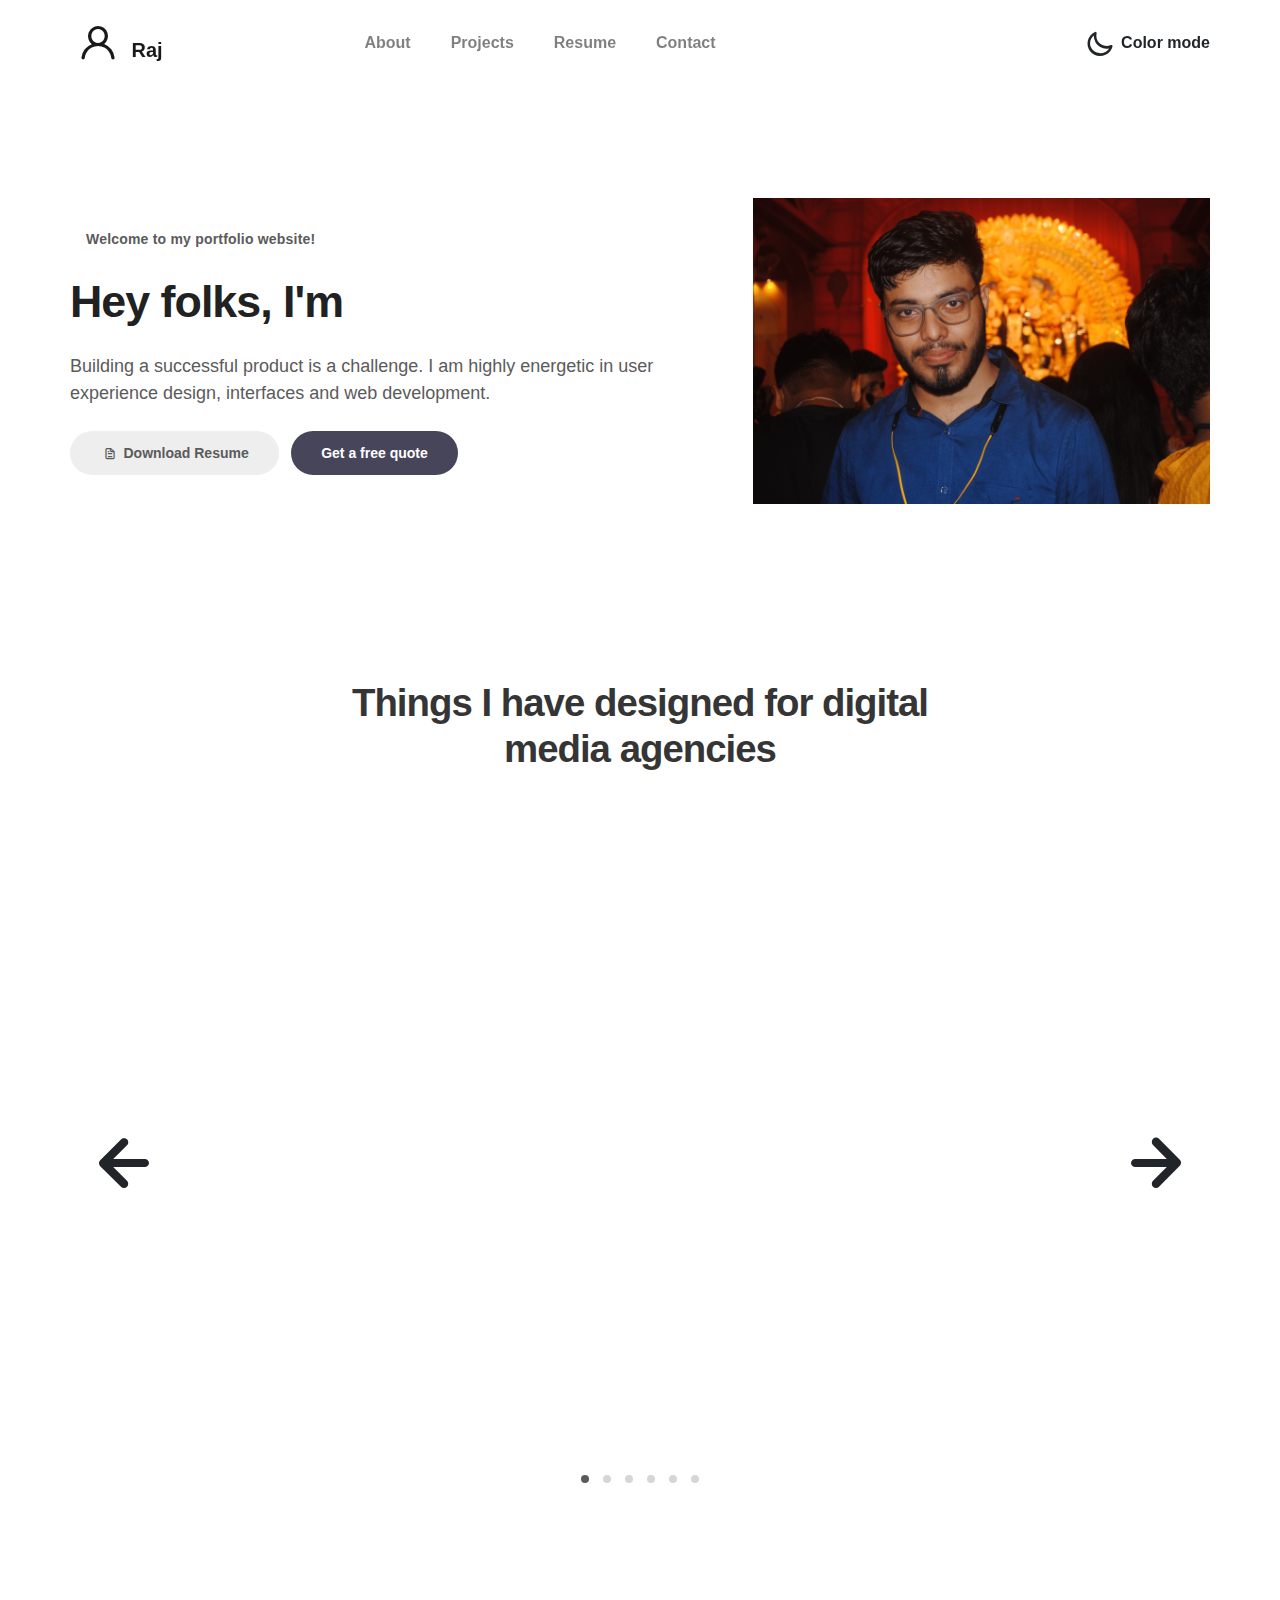
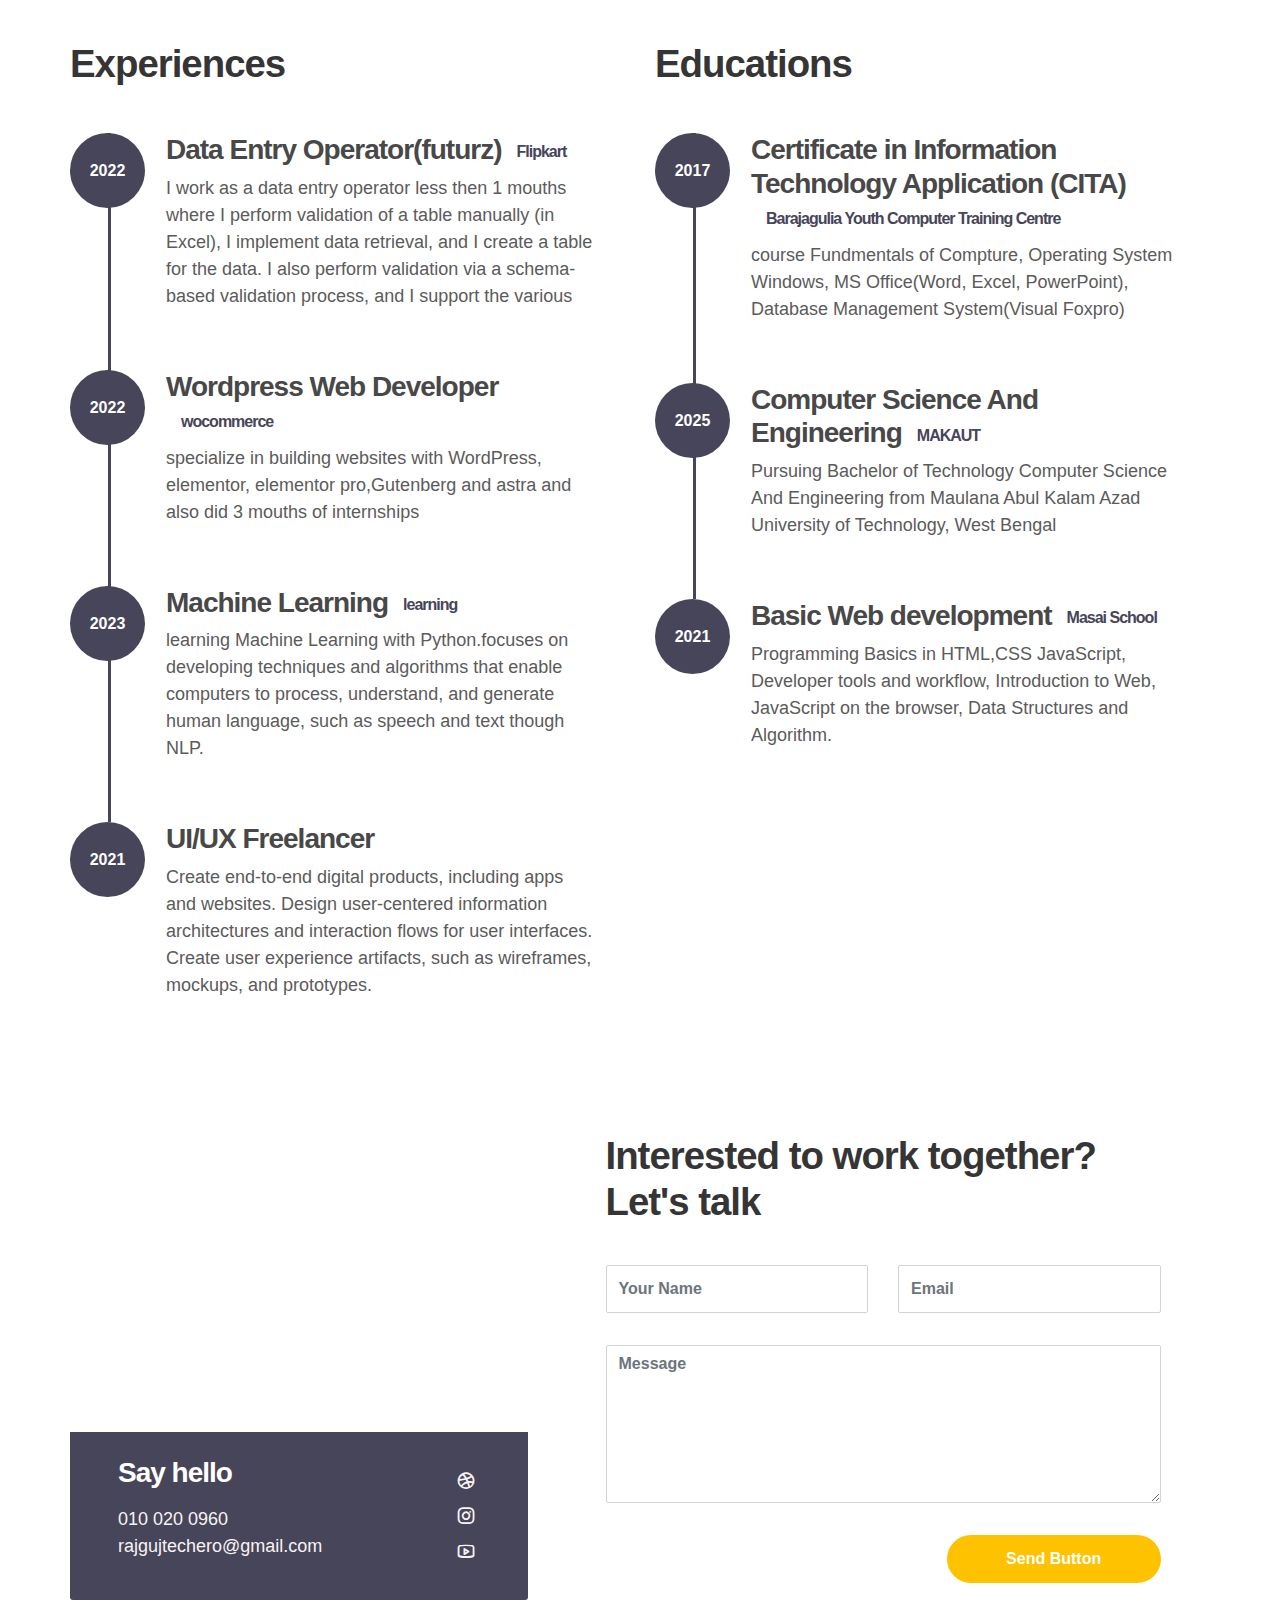
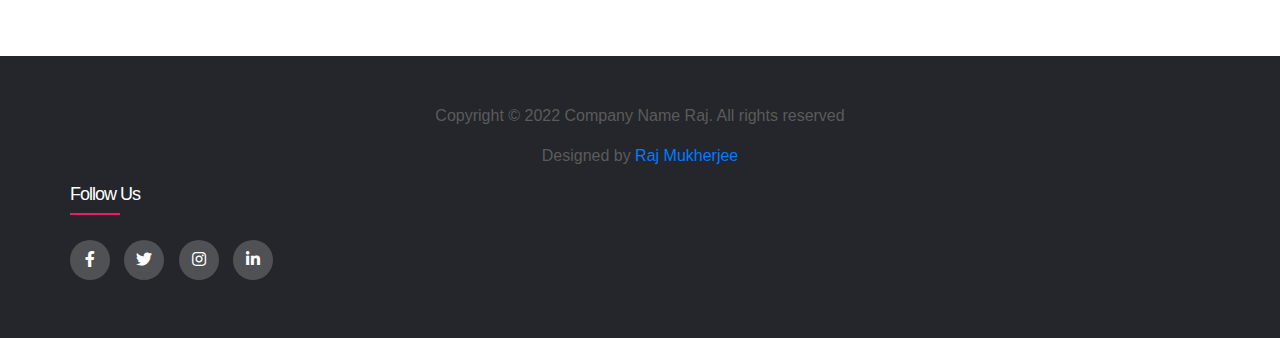
==== index.html @ c97808d5 "Add files via upload" ====
<!doctype html>
<html lang="en">

<head>
  <meta charset="utf-8">
  <meta name="viewport" content="width=device-width, initial-scale=1, shrink-to-fit=no">
  <meta name="description" content="">
  <meta name="author" content="">

  <title>Raj Mukherjee</title>

  <link rel="stylesheet" href="css/bootstrap.min.css">
  <link rel="stylesheet" href="css/unicons.css">
  <link rel="stylesheet" href="css/owl.carousel.min.css">
  <link rel="stylesheet" href="css/owl.theme.default.min.css">
  <link rel="stylesheet" type="text/css" href="https://cdnjs.cloudflare.com/ajax/libs/font-awesome/5.15.1/css/all.min.css">
  <!-- MAIN STYLE -->
  <link rel="stylesheet" href="css/tooplate-style.css">
   

</head>

<body>

  <!-- MENU -->
  <nav class="navbar navbar-expand-sm navbar-light">
    <div class="container">
      <a class="navbar-brand" href="index.html"><i class='uil uil-user'></i> Raj</a>

      <button class="navbar-toggler" type="button" data-toggle="collapse" data-target="#navbarNav"
        aria-controls="navbarNav" aria-expanded="false" aria-label="Toggle navigation">
        <span class="navbar-toggler-icon"></span>
        <span class="navbar-toggler-icon"></span>
        <span class="navbar-toggler-icon"></span>
      </button>

      <div class="collapse navbar-collapse" id="navbarNav">
        <ul class="navbar-nav mx-auto">
          <li class="nav-item">
            <a href="#about" class="nav-link"><span data-hover="About">About</span></a>
          </li>
          <li class="nav-item">
            <a href="#project" class="nav-link"><span data-hover="Projects">Projects</span></a>
          </li>
          <li class="nav-item">
            <a href="#resume" class="nav-link"><span data-hover="Resume">Resume</span></a>
          </li>
          <li class="nav-item">
            <a href="#contact" class="nav-link"><span data-hover="Contact">Contact</span></a>
          </li>
        </ul>

        <ul class="navbar-nav ml-lg-auto">
          <div class="ml-lg-4">
            <div class="color-mode d-lg-flex justify-content-center align-items-center">
              <i class="color-mode-icon"></i>
              Color mode
            </div>
          </div>
        </ul>
      </div>
    </div>
  </nav>

  <!-- ABOUT -->
  <section class="about full-screen d-lg-flex justify-content-center align-items-center" id="about">
    <div class="container">
      <div class="row">

        <div class="col-lg-7 col-md-12 col-12 d-flex align-items-center">
          <div class="about-text">
            <small class="small-text">Welcome to <span class="mobile-block">my portfolio website!</span></small>
            <h1 class="animated animated-text">
              <span class="mr-2">Hey folks, I'm</span>
              <div class="animated-info">
                <span class="animated-item">Raj Mukherjee</span>
                <span class="animated-item">Web Designer</span>
                <span class="animated-item">UI Specialist</span>
              </div>
            </h1>

            <p>Building a successful product is a challenge. I am highly energetic in user experience design, interfaces
              and web development.</p>

            <div class="custom-btn-group mt-4">
              <a href="CV/modified CV.pdf" class="btn mr-lg-2 custom-btn"><i class='uil uil-file-alt'></i> Download
                Resume</a>
              <a href="#contact" class="btn custom-btn custom-btn-bg custom-btn-link">Get a free quote</a>
            </div>
          </div>
        </div>

        <div class="col-lg-5 col-md-12 col-12">
          <div class="about-image svg">
            <img src="images/undraw/me hero.png" class="img-fluid" alt="svg image">
          </div>
        </div>

      </div>
    </div>
  </section>
  <!-- CODEPEN -->
  <section>

  </section>

  <!-- PROJECTS -->
  <section class="project py-5" id="project">
    <div class="container">

      <div class="row">
        <div class="col-lg-11 text-center mx-auto col-12">

          <div class="col-lg-8 mx-auto">
            <h2>Things I have designed for digital media agencies</h2>
          </div>

          <div class="owl-carousel owl-theme">
            <!-- CODEPEN1 -->
            <div class="item">
              <div class="project-info">
                <iframe height="300" style="width: 100%;" scrolling="no" title="Digital Clock" src="https://codepen.io/rajgujtechero/embed/mdXvEBY?default-tab=js%2Cresult&theme-id=dark" frameborder="no" loading="lazy" allowtransparency="true" allowfullscreen="true">
                  See the Pen <a href="https://codepen.io/rajgujtechero/pen/mdXvEBY">
                  Digital Clock</a> by Raj Mukherjee (<a href="https://codepen.io/rajgujtechero">@rajgujtechero</a>)
                  on <a href="https://codepen.io">CodePen</a>.
                </iframe>
                <!-- <img src="images/project/project-image04.png" class="img-fluid" alt="project image"> -->
              </div>
            </div>

            <div class="item">
              <div class="project-info">
                <img src="images/project/project-image01.png" class="img-fluid" alt="project image">
              </div>
            </div>

            <div class="item">
              <div class="project-info">
                <img src="images/project/project-image02.png" class="img-fluid" alt="project image">
              </div>
            </div>

            <div class="item">
              <div class="project-info">
                <img src="images/project/project-image03.png" class="img-fluid" alt="project image">
              </div>
            </div>

            <div class="item">
              <div class="project-info">
                <img src="images/project/project-image04.png" class="img-fluid" alt="project image">
              </div>
            </div>

            <div class="item">
              <div class="project-info">
                <img src="images/project/project-image05.png" class="img-fluid" alt="project image">
              </div>
            </div>
          </div>

        </div>
      </div>
    </div>
  </section>

  <!-- FEATURES -->
  <section class="resume py-5 d-lg-flex justify-content-center align-items-center" id="resume">
    <div class="container">
      <div class="row">

        <div class="col-lg-6 col-12">
          <h2 class="mb-4">Experiences</h2>
          <div class="timeline-wrapper">
            <div class="timeline-yr">
              <span>2022</span>
            </div>
            <div class="timeline-info">
              <h3><span>Data Entry Operator(futurz)<small>Flipkart</small></h3>
              <p>I work as a data entry operator less then 1 mouths where I perform validation of a table manually (in Excel), I implement data retrieval, 
                and I create a table for the data. I also perform validation via a schema-based validation process, and I support the various </p>
            </div>
          </div>

          <div class="timeline">
            <div class="timeline-wrapper">
              <div class="timeline-yr">
                <span>2022</span>
              </div>
              <div class="timeline-info">
                <h3><span>Wordpress Web Developer</span><small>wocommerce</small></h3>
                <p>specialize in building websites with WordPress, elementor, elementor pro,Gutenberg and astra and also did 3 mouths of internships</p>
              </div>
            </div>

            <div class="timeline-wrapper">
              <div class="timeline-yr">
                <span>2023</span>
              </div>
              <div class="timeline-info">
                <h3><span>Machine Learning</span><small>learning</small></h3>
                <p>learning Machine Learning with Python.focuses on developing techniques and algorithms that enable computers to process, understand, and generate human language,
                   such as speech and text though NLP.
                </p>
              </div>
            </div>

            <div class="timeline-wrapper">
              <div class="timeline-yr">
                <span>2021</span>
              </div>
              <div class="timeline-info">
                <h3><span>UI/UX Freelancer</h3>
                <p>Create end-to-end digital products, including apps and websites. Design user-centered information architectures
                   and interaction flows for user interfaces. Create user experience artifacts, such as wireframes, mockups, and prototypes.
                </p>
              </div>
            </div>


          </div>
        </div>

        <div class="col-lg-6 col-12">
          <h2 class="mb-4 mobile-mt-2">Educations</h2>

          <div class="timeline">
            <div class="timeline-wrapper">
              <div class="timeline-yr">
                <span>2017</span>
              </div>
              <div class="timeline-info">
                <h3><span>Certificate in Information Technology Application (CITA)</span><small>Barajagulia Youth
                    Computer Training Centre</small></h3>
                <p>course Fundmentals of Compture, Operating System Windows, MS Office(Word, Excel, PowerPoint), Database Management System(Visual Foxpro)
                </p>
              </div>
            </div>

            <div class="timeline-wrapper">
              <div class="timeline-yr">
                <span>2025</span>
              </div>

              <div class="timeline-info">
                <h3><span>Computer Science And Engineering</span><small>MAKAUT</small></h3>
                <p>Pursuing Bachelor of Technology Computer Science And Engineering from Maulana Abul Kalam Azad University of Technology, West Bengal</p>
              </div>
            </div>

            <div class="timeline-wrapper">
              <div class="timeline-yr">
                <span>2021</span>
              </div>
              <div class="timeline-info">
                <h3><span>Basic Web development</span><small>Masai School</small></h3>
                <p>Programming Basics in HTML,CSS JavaScript, Developer tools and workflow, Introduction to Web, JavaScript on the browser, Data Structures and Algorithm.</p>
              </div>
            </div>

          </div>
        </div>

      </div>
    </div>
  </section>

  <!-- CONTACT -->
  <section class="contact py-5" id="contact">
    <div class="container">
      <div class="row">

        <div class="col-lg-5 mr-lg-5 col-12">
          <div class="google-map w-100">
            <iframe
              src="https://www.google.com/maps/embed?pb=!1m18!1m12!1m3!1d992.2093181709212!2d88.37601088026821!3d22.697976530260064!2m3!1f0!2f0!3f0!3m2!1i1024!2i768!4f13.1!3m3!1m2!1s0x39f89c0bf0119e61%3A0xf3dedf82eaf68307!2sSodepur%2C%20Kolkata%2C%20West%20Bengal!5e0!3m2!1sen!2sin!4v1670794824599!5m2!1sen!2sin"
              width="400" height="300" frameborder="0" style="border:0" allowfullscreen></iframe>
          </div>

          <div class="contact-info d-flex justify-content-between align-items-center py-4 px-lg-5">
            <div class="contact-info-item">
              <h3 class="mb-3 text-white">Say hello</h3>
              <p class="footer-text mb-0">010 020 0960</p>
              <p><a href="mailto:hello@company.co">rajgujtechero@gmail.com</a></p>
            </div>

            <ul class="social-links">
              <li><a href="https://dribbble.com/rajjmukherjee307" class="uil uil-dribbble" data-toggle="tooltip" data-placement="left" title="Dribbble"></a>
              </li>
              <li><a href="#" class="uil uil-instagram" data-toggle="tooltip" data-placement="left"
                  title="Instagram"></a></li>
              <li><a href="https://www.youtube.com/@codeing307/videos" class="uil uil-youtube" data-toggle="tooltip" data-placement="left" title="Youtube"></a>
              </li>
            </ul>
          </div>
        </div>

        <div class="col-lg-6 col-12">
          <div class="contact-form">
            <h2 class="mb-4">Interested to work together? Let's talk</h2>

            <form action="https://formsubmit.co/el/vowuce" method="POST">
              <div class="row">
                <div class="col-lg-6 col-12">
                  <input type="text" class="form-control" name="name" placeholder="Your Name" id="name">
                </div>

                <div class="col-lg-6 col-12">
                  <input type="email" class="form-control" name="email" placeholder="Email" id="email">
                </div>

                <div class="col-12">
                  <textarea name="message" rows="6" class="form-control" id="message" placeholder="Message"></textarea>
                </div>

                <div class="ml-lg-auto col-lg-5 col-12">
                  <input type="submit" class="form-control submit-btn" value="Send Button">
                </div>
              </div>
            </form>
          </div>
        </div>

      </div>
    </div>
  </section>

  <!-- FOOTER -->

  <footer class="footer py-5">
    <div class="container">
      <div class="row">
        <div class="col-lg-12 col-12">
          <p class="copyright-text text-center">Copyright &copy; 2022 Company Name Raj. All rights reserved</p>
          <p class="copyright-text text-center">Designed by <a rel="nofollow"
              href="https://www.facebook.com/rajmukherjeekings">Raj Mukherjee</a></p>
        </div>
        <!-- follow us icon -->
        <div class="footer-col">
  	 			<h4>follow us</h4>
  	 			<div class="social-links">
  	 				<a href="https://www.facebook.com/rajmukherjeekings"><i class="fab fa-facebook-f"></i></a>
  	 				<a href="https://twitter.com/rajmukherjee307"><i class="fab fa-twitter"></i></a>
  	 				<a href="#"><i class="fab fa-instagram"></i></a>
  	 				<a href="https://www.linkedin.com/in/raj-mukherjee-b41708236/"><i class="fab fa-linkedin-in"></i></a>
  	 			</div>
      


      </div>
    </div>
  </footer>

  <script src="js/jquery-3.3.1.min.js"></script>
  <script src="js/popper.min.js"></script>
  <script src="js/bootstrap.min.js"></script>
  <script src="js/Headroom.js"></script>
  <script src="js/jQuery.headroom.js"></script>
  <script src="js/owl.carousel.min.js"></script>
  <script src="js/smoothscroll.js"></script>
  <script src="js/custom.js"></script>

</body>

</html>
---- css/unicons.css ----
@font-face {
  font-family: 'unicons';
  src: url('../font/unicons.eot?42479262');
  src: url('../font/unicons.eot?42479262#iefix') format('embedded-opentype'),
       url('../font/unicons.woff2?42479262') format('woff2'),
       url('../font/unicons.woff?42479262') format('woff'),
       url('../font/unicons.ttf?42479262') format('truetype'),
       url('../font/unicons.svg?42479262#unicons') format('svg');
  font-weight: normal;
  font-style: normal;
}
/* Chrome hack: SVG is rendered more smooth in Windozze. 100% magic, uncomment if you need it. */
/* Note, that will break hinting! In other OS-es font will be not as sharp as it could be */
/*
@media screen and (-webkit-min-device-pixel-ratio:0) {
  @font-face {
    font-family: 'unicons';
    src: url('../font/unicons.svg?42479262#unicons') format('svg');
  }
}
*/
 
 [class^="uil-"]:before, [class*=" uil-"]:before {
  font-family: "unicons";
  font-style: normal;
  font-weight: normal;
  speak: none;
 
  display: inline-block;
  text-decoration: inherit;
  width: 1em;
  margin-right: .2em;
  text-align: center;
  /* opacity: .8; */
 
  /* For safety - reset parent styles, that can break glyph codes*/
  font-variant: normal;
  text-transform: none;
 
  /* fix buttons height, for twitter bootstrap */
  line-height: 1em;
 
  /* Animation center compensation - margins should be symmetric */
  /* remove if not needed */
  margin-left: .2em;
 
  /* you can be more comfortable with increased icons size */
  /* font-size: 120%; */
 
  /* Font smoothing. That was taken from TWBS */
  -webkit-font-smoothing: antialiased;
  -moz-osx-font-smoothing: grayscale;
 
  /* Uncomment for 3D effect */
  /* text-shadow: 1px 1px 1px rgba(127, 127, 127, 0.3); */
}
 
.uil-abacus:before { content: '\e800'; } /* '' */
.uil-accessible-icon-alt:before { content: '\e801'; } /* '' */
.uil-adjust-alt:before { content: '\e802'; } /* '' */
.uil-adjust-circle:before { content: '\e803'; } /* '' */
.uil-adjust-half:before { content: '\e804'; } /* '' */
.uil-adjust:before { content: '\e805'; } /* '' */
.uil-airplay:before { content: '\e806'; } /* '' */
.uil-align-alt:before { content: '\e807'; } /* '' */
.uil-align-center-alt:before { content: '\e808'; } /* '' */
.uil-align-center-h:before { content: '\e809'; } /* '' */
.uil-align-center-justify:before { content: '\e80a'; } /* '' */
.uil-align-center-v:before { content: '\e80b'; } /* '' */
.uil-align-center:before { content: '\e80c'; } /* '' */
.uil-align-justify:before { content: '\e80d'; } /* '' */
.uil-align-left-justify:before { content: '\e80e'; } /* '' */
.uil-align-left:before { content: '\e80f'; } /* '' */
.uil-align-letter-right:before { content: '\e810'; } /* '' */
.uil-align-right-justify:before { content: '\e811'; } /* '' */
.uil-align-right:before { content: '\e812'; } /* '' */
.uil-align:before { content: '\e813'; } /* '' */
.uil-ambulance:before { content: '\e814'; } /* '' */
.uil-analysis:before { content: '\e815'; } /* '' */
.uil-analytics:before { content: '\e816'; } /* '' */
.uil-anchor:before { content: '\e817'; } /* '' */
.uil-android-phone-slash:before { content: '\e818'; } /* '' */
.uil-angle-double-down:before { content: '\e819'; } /* '' */
.uil-angle-double-left:before { content: '\e81a'; } /* '' */
.uil-angle-double-right:before { content: '\e81b'; } /* '' */
.uil-angle-double-up:before { content: '\e81c'; } /* '' */
.uil-angle-down:before { content: '\e81d'; } /* '' */
.uil-angle-left:before { content: '\e81e'; } /* '' */
.uil-angle-right-b:before { content: '\e81f'; } /* '' */
.uil-angle-right:before { content: '\e820'; } /* '' */
.uil-angle-up:before { content: '\e821'; } /* '' */
.uil-annoyed-alt:before { content: '\e822'; } /* '' */
.uil-annoyed:before { content: '\e823'; } /* '' */
.uil-apps:before { content: '\e824'; } /* '' */
.uil-archive-alt:before { content: '\e825'; } /* '' */
.uil-archive:before { content: '\e826'; } /* '' */
.uil-arrow-break:before { content: '\e827'; } /* '' */
.uil-arrow-circle-down:before { content: '\e828'; } /* '' */
.uil-arrow-circle-left:before { content: '\e829'; } /* '' */
.uil-arrow-circle-right:before { content: '\e82a'; } /* '' */
.uil-arrow-circle-up:before { content: '\e82b'; } /* '' */
.uil-arrow-compress-h:before { content: '\e82c'; } /* '' */
.uil-arrow-down-left:before { content: '\e82d'; } /* '' */
.uil-arrow-down-right:before { content: '\e82e'; } /* '' */
.uil-arrow-down:before { content: '\e82f'; } /* '' */
.uil-arrow-from-right:before { content: '\e830'; } /* '' */
.uil-arrow-from-top:before { content: '\e831'; } /* '' */
.uil-arrow-growth:before { content: '\e832'; } /* '' */
.uil-arrow-left:before { content: '\e833'; } /* '' */
.uil-arrow-random:before { content: '\e834'; } /* '' */
.uil-arrow-resize-diagonal:before { content: '\e835'; } /* '' */
.uil-arrow-right:before { content: '\e836'; } /* '' */
.uil-arrow-to-bottom:before { content: '\e837'; } /* '' */
.uil-arrow-to-right:before { content: '\e838'; } /* '' */
.uil-arrow-up-left:before { content: '\e839'; } /* '' */
.uil-arrow-up-right:before { content: '\e83a'; } /* '' */
.uil-arrow-up:before { content: '\e83b'; } /* '' */
.uil-arrows-h-alt:before { content: '\e83c'; } /* '' */
.uil-arrows-h:before { content: '\e83d'; } /* '' */
.uil-arrows-left-down:before { content: '\e83e'; } /* '' */
.uil-arrows-maximize:before { content: '\e83f'; } /* '' */
.uil-arrows-merge:before { content: '\e840'; } /* '' */
.uil-arrows-resize-h:before { content: '\e841'; } /* '' */
.uil-arrows-resize-v:before { content: '\e842'; } /* '' */
.uil-arrows-resize:before { content: '\e843'; } /* '' */
.uil-arrows-right-down:before { content: '\e844'; } /* '' */
.uil-arrows-shrink-h:before { content: '\e845'; } /* '' */
.uil-arrows-shrink-v:before { content: '\e846'; } /* '' */
.uil-arrows-up-right:before { content: '\e847'; } /* '' */
.uil-arrows-v-alt:before { content: '\e848'; } /* '' */
.uil-arrows-v:before { content: '\e849'; } /* '' */
.uil-at:before { content: '\e84a'; } /* '' */
.uil-atm-card:before { content: '\e84b'; } /* '' */
.uil-atom:before { content: '\e84c'; } /* '' */
.uil-auto-flash:before { content: '\e84d'; } /* '' */
.uil-award-alt:before { content: '\e84e'; } /* '' */
.uil-award:before { content: '\e84f'; } /* '' */
.uil-baby-carriage:before { content: '\e850'; } /* '' */
.uil-backpack:before { content: '\e851'; } /* '' */
.uil-backspace:before { content: '\e852'; } /* '' */
.uil-backward:before { content: '\e853'; } /* '' */
.uil-bag-alt:before { content: '\e854'; } /* '' */
.uil-bag-slash:before { content: '\e855'; } /* '' */
.uil-bag:before { content: '\e856'; } /* '' */
.uil-ball:before { content: '\e857'; } /* '' */
.uil-ban:before { content: '\e858'; } /* '' */
.uil-bars:before { content: '\e859'; } /* '' */
.uil-basketball-hoop:before { content: '\e85a'; } /* '' */
.uil-basketball:before { content: '\e85b'; } /* '' */
.uil-battery-bolt:before { content: '\e85c'; } /* '' */
.uil-battery-empty:before { content: '\e85d'; } /* '' */
.uil-bed-double:before { content: '\e85e'; } /* '' */
.uil-bed:before { content: '\e85f'; } /* '' */
.uil-bell-school:before { content: '\e860'; } /* '' */
.uil-bell-slash:before { content: '\e861'; } /* '' */
.uil-bill:before { content: '\e862'; } /* '' */
.uil-bitcoin-circle:before { content: '\e863'; } /* '' */
.uil-bitcoin:before { content: '\e864'; } /* '' */
.uil-bluetooth-b:before { content: '\e865'; } /* '' */
.uil-bolt-alt:before { content: '\e866'; } /* '' */
.uil-bolt-slash:before { content: '\e867'; } /* '' */
.uil-bolt:before { content: '\e868'; } /* '' */
.uil-book-alt:before { content: '\e869'; } /* '' */
.uil-book-medical:before { content: '\e86a'; } /* '' */
.uil-book-open:before { content: '\e86b'; } /* '' */
.uil-book-reader:before { content: '\e86c'; } /* '' */
.uil-book:before { content: '\e86d'; } /* '' */
.uil-bookmark-full:before { content: '\e86e'; } /* '' */
.uil-bookmark:before { content: '\e86f'; } /* '' */
.uil-books:before { content: '\e870'; } /* '' */
.uil-boombox:before { content: '\e871'; } /* '' */
.uil-border-alt:before { content: '\e872'; } /* '' */
.uil-border-bottom:before { content: '\e873'; } /* '' */
.uil-border-clear:before { content: '\e874'; } /* '' */
.uil-border-horizontal:before { content: '\e875'; } /* '' */
.uil-border-inner:before { content: '\e876'; } /* '' */
.uil-border-left:before { content: '\e877'; } /* '' */
.uil-border-out:before { content: '\e878'; } /* '' */
.uil-border-right:before { content: '\e879'; } /* '' */
.uil-border-top:before { content: '\e87a'; } /* '' */
.uil-border-vertical:before { content: '\e87b'; } /* '' */
.uil-box:before { content: '\e87c'; } /* '' */
.uil-briefcase-alt:before { content: '\e87d'; } /* '' */
.uil-briefcase:before { content: '\e87e'; } /* '' */
.uil-bright:before { content: '\e87f'; } /* '' */
.uil-brightness-empty:before { content: '\e880'; } /* '' */
.uil-brightness-half:before { content: '\e881'; } /* '' */
.uil-brightness-low:before { content: '\e882'; } /* '' */
.uil-brightness-minus:before { content: '\e883'; } /* '' */
.uil-brightness-plus:before { content: '\e884'; } /* '' */
.uil-brightness:before { content: '\e885'; } /* '' */
.uil-bring-bottom:before { content: '\e886'; } /* '' */
.uil-bring-front:before { content: '\e887'; } /* '' */
.uil-brush-alt:before { content: '\e888'; } /* '' */
.uil-bug:before { content: '\e889'; } /* '' */
.uil-building:before { content: '\e88a'; } /* '' */
.uil-bullseye:before { content: '\e88b'; } /* '' */
.uil-bus-alt:before { content: '\e88c'; } /* '' */
.uil-bus-school:before { content: '\e88d'; } /* '' */
.uil-bus:before { content: '\e88e'; } /* '' */
.uil-calcualtor:before { content: '\e88f'; } /* '' */
.uil-calculator-alt:before { content: '\e890'; } /* '' */
.uil-calendar-alt:before { content: '\e891'; } /* '' */
.uil-calendar-slash:before { content: '\e892'; } /* '' */
.uil-calender:before { content: '\e893'; } /* '' */
.uil-calling:before { content: '\e894'; } /* '' */
.uil-camera-plus:before { content: '\e895'; } /* '' */
.uil-camera-slash:before { content: '\e896'; } /* '' */
.uil-camera:before { content: '\e897'; } /* '' */
.uil-cancel:before { content: '\e898'; } /* '' */
.uil-capsule:before { content: '\e899'; } /* '' */
.uil-capture:before { content: '\e89a'; } /* '' */
.uil-car-sideview:before { content: '\e89b'; } /* '' */
.uil-car-slash:before { content: '\e89c'; } /* '' */
.uil-car-wash:before { content: '\e89d'; } /* '' */
.uil-car:before { content: '\e89e'; } /* '' */
.uil-card-atm:before { content: '\e89f'; } /* '' */
.uil-caret-right:before { content: '\e8a0'; } /* '' */
.uil-cart:before { content: '\e8a1'; } /* '' */
.uil-cell:before { content: '\e8a2'; } /* '' */
.uil-celsius:before { content: '\e8a3'; } /* '' */
.uil-chart-bar-alt:before { content: '\e8a4'; } /* '' */
.uil-chart-bar:before { content: '\e8a5'; } /* '' */
.uil-chart-down:before { content: '\e8a6'; } /* '' */
.uil-chart-growth-alt:before { content: '\e8a7'; } /* '' */
.uil-chart-growth:before { content: '\e8a8'; } /* '' */
.uil-chart-line:before { content: '\e8a9'; } /* '' */
.uil-chart-pie-alt:before { content: '\e8aa'; } /* '' */
.uil-chart-pie:before { content: '\e8ab'; } /* '' */
.uil-chart:before { content: '\e8ac'; } /* '' */
.uil-chat-bubble-user:before { content: '\e8ad'; } /* '' */
.uil-chat-info:before { content: '\e8ae'; } /* '' */
.uil-chat:before { content: '\e8af'; } /* '' */
.uil-check-circle:before { content: '\e8b0'; } /* '' */
.uil-check-square:before { content: '\e8b1'; } /* '' */
.uil-check:before { content: '\e8b2'; } /* '' */
.uil-circle-layer:before { content: '\e8b3'; } /* '' */
.uil-circle:before { content: '\e8b4'; } /* '' */
.uil-circuit:before { content: '\e8b5'; } /* '' */
.uil-clapper-board:before { content: '\e8b6'; } /* '' */
.uil-clipboard-alt:before { content: '\e8b7'; } /* '' */
.uil-clipboard-blank:before { content: '\e8b8'; } /* '' */
.uil-clipboard-notes:before { content: '\e8b9'; } /* '' */
.uil-clipboard:before { content: '\e8ba'; } /* '' */
.uil-clock-eight:before { content: '\e8bb'; } /* '' */
.uil-clock-five:before { content: '\e8bc'; } /* '' */
.uil-clock-nine:before { content: '\e8bd'; } /* '' */
.uil-clock-seven:before { content: '\e8be'; } /* '' */
.uil-clock-ten:before { content: '\e8bf'; } /* '' */
.uil-clock-three:before { content: '\e8c0'; } /* '' */
.uil-clock-two:before { content: '\e8c1'; } /* '' */
.uil-clock:before { content: '\e8c2'; } /* '' */
.uil-closed-captioning:before { content: '\e8c3'; } /* '' */
.uil-cloud-block:before { content: '\e8c4'; } /* '' */
.uil-cloud-bookmark:before { content: '\e8c5'; } /* '' */
.uil-cloud-check:before { content: '\e8c6'; } /* '' */
.uil-cloud-computing:before { content: '\e8c7'; } /* '' */
.uil-cloud-data-connection:before { content: '\e8c8'; } /* '' */
.uil-cloud-database-tree:before { content: '\e8c9'; } /* '' */
.uil-cloud-download:before { content: '\e8ca'; } /* '' */
.uil-cloud-drizzle:before { content: '\e8cb'; } /* '' */
.uil-cloud-exclamation:before { content: '\e8cc'; } /* '' */
.uil-cloud-hail:before { content: '\e8cd'; } /* '' */
.uil-cloud-heart:before { content: '\e8ce'; } /* '' */
.uil-cloud-info:before { content: '\e8cf'; } /* '' */
.uil-cloud-lock:before { content: '\e8d0'; } /* '' */
.uil-cloud-meatball:before { content: '\e8d1'; } /* '' */
.uil-cloud-moon-hail:before { content: '\e8d2'; } /* '' */
.uil-cloud-moon-meatball:before { content: '\e8d3'; } /* '' */
.uil-cloud-moon-rain:before { content: '\e8d4'; } /* '' */
.uil-cloud-moon-showers:before { content: '\e8d5'; } /* '' */
.uil-cloud-moon:before { content: '\e8d6'; } /* '' */
.uil-cloud-question:before { content: '\e8d7'; } /* '' */
.uil-cloud-rain-sun:before { content: '\e8d8'; } /* '' */
.uil-cloud-rain:before { content: '\e8d9'; } /* '' */
.uil-cloud-redo:before { content: '\e8da'; } /* '' */
.uil-cloud-set:before { content: '\e8db'; } /* '' */
.uil-cloud-share:before { content: '\e8dc'; } /* '' */
.uil-cloud-shield:before { content: '\e8dd'; } /* '' */
.uil-cloud-showers-alt:before { content: '\e8de'; } /* '' */
.uil-cloud-showers-heavy:before { content: '\e8df'; } /* '' */
.uil-cloud-showers:before { content: '\e8e0'; } /* '' */
.uil-cloud-slash:before { content: '\e8e1'; } /* '' */
.uil-cloud-sun-hail:before { content: '\e8e2'; } /* '' */
.uil-cloud-sun-meatball:before { content: '\e8e3'; } /* '' */
.uil-cloud-sun-rain-alt:before { content: '\e8e4'; } /* '' */
.uil-cloud-sun-rain:before { content: '\e8e5'; } /* '' */
.uil-cloud-sun-tear:before { content: '\e8e6'; } /* '' */
.uil-cloud-sun:before { content: '\e8e7'; } /* '' */
.uil-cloud-times:before { content: '\e8e8'; } /* '' */
.uil-cloud-unlock:before { content: '\e8e9'; } /* '' */
.uil-cloud-upload:before { content: '\e8ea'; } /* '' */
.uil-cloud-wifi:before { content: '\e8eb'; } /* '' */
.uil-cloud-wind:before { content: '\e8ec'; } /* '' */
.uil-cloud:before { content: '\e8ed'; } /* '' */
.uil-clouds:before { content: '\e8ee'; } /* '' */
.uil-club:before { content: '\e8ef'; } /* '' */
.uil-code:before { content: '\e8f0'; } /* '' */
.uil-coffee:before { content: '\e8f1'; } /* '' */
.uil-cog:before { content: '\e8f2'; } /* '' */
.uil-coins:before { content: '\e8f3'; } /* '' */
.uil-columns:before { content: '\e8f4'; } /* '' */
.uil-comment-alt-block:before { content: '\e8f5'; } /* '' */
.uil-comment-alt-chart-lines:before { content: '\e8f6'; } /* '' */
.uil-comment-alt-check:before { content: '\e8f7'; } /* '' */
.uil-comment-alt-dots:before { content: '\e8f8'; } /* '' */
.uil-comment-alt-download:before { content: '\e8f9'; } /* '' */
.uil-comment-alt-edit:before { content: '\e8fa'; } /* '' */
.uil-comment-alt-exclamation:before { content: '\e8fb'; } /* '' */
.uil-comment-alt-heart:before { content: '\e8fc'; } /* '' */
.uil-comment-alt-image:before { content: '\e8fd'; } /* '' */
.uil-comment-alt-info:before { content: '\e8fe'; } /* '' */
.uil-comment-alt-lines:before { content: '\e8ff'; } /* '' */
.uil-comment-alt-lock:before { content: '\e900'; } /* '' */
.uil-comment-alt-medical:before { content: '\e901'; } /* '' */
.uil-comment-alt-message:before { content: '\e902'; } /* '' */
.uil-comment-alt-notes:before { content: '\e903'; } /* '' */
.uil-comment-alt-plus:before { content: '\e904'; } /* '' */
.uil-comment-alt-question:before { content: '\e905'; } /* '' */
.uil-comment-alt-redo:before { content: '\e906'; } /* '' */
.uil-comment-alt-search:before { content: '\e907'; } /* '' */
.uil-comment-alt-share:before { content: '\e908'; } /* '' */
.uil-comment-alt-shield:before { content: '\e909'; } /* '' */
.uil-comment-alt-upload:before { content: '\e90a'; } /* '' */
.uil-comment-alt-verify:before { content: '\e90b'; } /* '' */
.uil-comment-alt:before { content: '\e90c'; } /* '' */
.uil-comment-block:before { content: '\e90d'; } /* '' */
.uil-comment-chart-line:before { content: '\e90e'; } /* '' */
.uil-comment-check:before { content: '\e90f'; } /* '' */
.uil-comment-dots:before { content: '\e910'; } /* '' */
.uil-comment-download:before { content: '\e911'; } /* '' */
.uil-comment-edit:before { content: '\e912'; } /* '' */
.uil-comment-exclamation:before { content: '\e913'; } /* '' */
.uil-comment-heart:before { content: '\e914'; } /* '' */
.uil-comment-image:before { content: '\e915'; } /* '' */
.uil-comment-info-alt:before { content: '\e916'; } /* '' */
.uil-comment-info:before { content: '\e917'; } /* '' */
.uil-comment-lines:before { content: '\e918'; } /* '' */
.uil-comment-lock:before { content: '\e919'; } /* '' */
.uil-comment-medical:before { content: '\e91a'; } /* '' */
.uil-comment-message:before { content: '\e91b'; } /* '' */
.uil-comment-notes:before { content: '\e91c'; } /* '' */
.uil-comment-plus:before { content: '\e91d'; } /* '' */
.uil-comment-question:before { content: '\e91e'; } /* '' */
.uil-comment-redo:before { content: '\e91f'; } /* '' */
.uil-comment-search:before { content: '\e920'; } /* '' */
.uil-comment-share:before { content: '\e921'; } /* '' */
.uil-comment-shield:before { content: '\e922'; } /* '' */
.uil-comment-slash:before { content: '\e923'; } /* '' */
.uil-comment-upload:before { content: '\e924'; } /* '' */
.uil-comment-verify:before { content: '\e925'; } /* '' */
.uil-comment:before { content: '\e926'; } /* '' */
.uil-comments-alt:before { content: '\e927'; } /* '' */
.uil-comments:before { content: '\e928'; } /* '' */
.uil-commnet-alt-slash:before { content: '\e929'; } /* '' */
.uil-compact-disc:before { content: '\e92a'; } /* '' */
.uil-compass:before { content: '\e92b'; } /* '' */
.uil-compress-alt-left:before { content: '\e92c'; } /* '' */
.uil-compress-alt:before { content: '\e92d'; } /* '' */
.uil-compress-arrows:before { content: '\e92e'; } /* '' */
.uil-compress-lines:before { content: '\e92f'; } /* '' */
.uil-compress-point:before { content: '\e930'; } /* '' */
.uil-compress-v:before { content: '\e931'; } /* '' */
.uil-compress:before { content: '\e932'; } /* '' */
.uil-computer-mouse:before { content: '\e933'; } /* '' */
.uil-confused:before { content: '\e934'; } /* '' */
.uil-constructor:before { content: '\e935'; } /* '' */
.uil-copy-alt:before { content: '\e936'; } /* '' */
.uil-copy-landscape:before { content: '\e937'; } /* '' */
.uil-copy:before { content: '\e938'; } /* '' */
.uil-copyright:before { content: '\e939'; } /* '' */
.uil-corner-down-left:before { content: '\e93a'; } /* '' */
.uil-corner-down-right-alt:before { content: '\e93b'; } /* '' */
.uil-corner-down-right:before { content: '\e93c'; } /* '' */
.uil-corner-left-down:before { content: '\e93d'; } /* '' */
.uil-corner-right-down:before { content: '\e93e'; } /* '' */
.uil-corner-up-left-alt:before { content: '\e93f'; } /* '' */
.uil-corner-up-left:before { content: '\e940'; } /* '' */
.uil-corner-up-right-alt:before { content: '\e941'; } /* '' */
.uil-corner-up-right:before { content: '\e942'; } /* '' */
.uil-creative-commons-pd-alt:before { content: '\e943'; } /* '' */
.uil-creative-commons-pd:before { content: '\e944'; } /* '' */
.uil-crockery:before { content: '\e945'; } /* '' */
.uil-crop-alt-rotate-left:before { content: '\e946'; } /* '' */
.uil-crop-alt-rotate-right:before { content: '\e947'; } /* '' */
.uil-crop-alt:before { content: '\e948'; } /* '' */
.uil-crosshair-alt:before { content: '\e949'; } /* '' */
.uil-crosshair:before { content: '\e94a'; } /* '' */
.uil-crosshairs:before { content: '\e94b'; } /* '' */
.uil-cube:before { content: '\e94c'; } /* '' */
.uil-data-sharing:before { content: '\e94d'; } /* '' */
.uil-database-alt:before { content: '\e94e'; } /* '' */
.uil-database:before { content: '\e94f'; } /* '' */
.uil-desert:before { content: '\e950'; } /* '' */
.uil-desktop-alt-slash:before { content: '\e951'; } /* '' */
.uil-desktop-alt:before { content: '\e952'; } /* '' */
.uil-desktop-cloud-alt:before { content: '\e953'; } /* '' */
.uil-desktop-slash:before { content: '\e954'; } /* '' */
.uil-desktop:before { content: '\e955'; } /* '' */
.uil-dialpad-alt:before { content: '\e956'; } /* '' */
.uil-dialpad:before { content: '\e957'; } /* '' */
.uil-diamond:before { content: '\e958'; } /* '' */
.uil-diary-alt:before { content: '\e959'; } /* '' */
.uil-diary:before { content: '\e95a'; } /* '' */
.uil-dice-five:before { content: '\e95b'; } /* '' */
.uil-dice-four:before { content: '\e95c'; } /* '' */
.uil-dice-one:before { content: '\e95d'; } /* '' */
.uil-dice-six:before { content: '\e95e'; } /* '' */
.uil-dice-three:before { content: '\e95f'; } /* '' */
.uil-dice-two:before { content: '\e960'; } /* '' */
.uil-direction:before { content: '\e961'; } /* '' */
.uil-directions:before { content: '\e962'; } /* '' */
.uil-dizzy-meh:before { content: '\e963'; } /* '' */
.uil-dna:before { content: '\e964'; } /* '' */
.uil-document-layout-center:before { content: '\e965'; } /* '' */
.uil-document-layout-left:before { content: '\e966'; } /* '' */
.uil-document-layout-right:before { content: '\e967'; } /* '' */
.uil-document:before { content: '\e968'; } /* '' */
.uil-dollar-alt:before { content: '\e969'; } /* '' */
.uil-dollar-sign-alt:before { content: '\e96a'; } /* '' */
.uil-dollar-sign:before { content: '\e96b'; } /* '' */
.uil-down-arrow:before { content: '\e96c'; } /* '' */
.uil-download-alt:before { content: '\e96d'; } /* '' */
.uil-dribbble:before { content: '\e96e'; } /* '' */
.uil-drill:before { content: '\e96f'; } /* '' */
.uil-dropbox:before { content: '\e970'; } /* '' */
.uil-dumbbell:before { content: '\e971'; } /* '' */
.uil-edit-alt:before { content: '\e972'; } /* '' */
.uil-edit:before { content: '\e973'; } /* '' */
.uil-ellipsis-h:before { content: '\e974'; } /* '' */
.uil-ellipsis-v:before { content: '\e975'; } /* '' */
.uil-emoji:before { content: '\e976'; } /* '' */
.uil-enter:before { content: '\e977'; } /* '' */
.uil-entry:before { content: '\e978'; } /* '' */
.uil-envelope-add:before { content: '\e979'; } /* '' */
.uil-envelope-alt:before { content: '\e97a'; } /* '' */
.uil-envelope-block:before { content: '\e97b'; } /* '' */
.uil-envelope-bookmark:before { content: '\e97c'; } /* '' */
.uil-envelope-check:before { content: '\e97d'; } /* '' */
.uil-envelope-download-alt:before { content: '\e97e'; } /* '' */
.uil-envelope-download:before { content: '\e97f'; } /* '' */
.uil-envelope-edit:before { content: '\e980'; } /* '' */
.uil-envelope-exclamation:before { content: '\e981'; } /* '' */
.uil-envelope-heart:before { content: '\e982'; } /* '' */
.uil-envelope-info:before { content: '\e983'; } /* '' */
.uil-envelope-lock:before { content: '\e984'; } /* '' */
.uil-envelope-minus:before { content: '\e985'; } /* '' */
.uil-envelope-open:before { content: '\e986'; } /* '' */
.uil-envelope-question:before { content: '\e987'; } /* '' */
.uil-envelope-receive:before { content: '\e988'; } /* '' */
.uil-envelope-redo:before { content: '\e989'; } /* '' */
.uil-envelope-search:before { content: '\e98a'; } /* '' */
.uil-envelope-send:before { content: '\e98b'; } /* '' */
.uil-envelope-share:before { content: '\e98c'; } /* '' */
.uil-envelope-shield:before { content: '\e98d'; } /* '' */
.uil-envelope-star:before { content: '\e98e'; } /* '' */
.uil-envelope-times:before { content: '\e98f'; } /* '' */
.uil-envelope-upload-alt:before { content: '\e990'; } /* '' */
.uil-envelope-upload:before { content: '\e991'; } /* '' */
.uil-envelope:before { content: '\e992'; } /* '' */
.uil-envelopes:before { content: '\e993'; } /* '' */
.uil-equal-circle:before { content: '\e994'; } /* '' */
.uil-euro-circle:before { content: '\e995'; } /* '' */
.uil-euro:before { content: '\e996'; } /* '' */
.uil-exchange-alt:before { content: '\e997'; } /* '' */
.uil-exchange:before { content: '\e998'; } /* '' */
.uil-exclamation-circle:before { content: '\e999'; } /* '' */
.uil-exclamation-octagon:before { content: '\e99a'; } /* '' */
.uil-exclamation-triangle:before { content: '\e99b'; } /* '' */
.uil-exclude:before { content: '\e99c'; } /* '' */
.uil-exit:before { content: '\e99d'; } /* '' */
.uil-expand-alt:before { content: '\e99e'; } /* '' */
.uil-expand-arrows-alt:before { content: '\e99f'; } /* '' */
.uil-expand-arrows:before { content: '\e9a0'; } /* '' */
.uil-expand-from-corner:before { content: '\e9a1'; } /* '' */
.uil-expand-left:before { content: '\e9a2'; } /* '' */
.uil-export:before { content: '\e9a3'; } /* '' */
.uil-exposure-alt:before { content: '\e9a4'; } /* '' */
.uil-exposure-increase:before { content: '\e9a5'; } /* '' */
.uil-external-link-alt:before { content: '\e9a6'; } /* '' */
.uil-eye-slash:before { content: '\e9a7'; } /* '' */
.uil-eye:before { content: '\e9a8'; } /* '' */
.uil-facebook:before { content: '\e9a9'; } /* '' */
.uil-fahrenheit:before { content: '\e9aa'; } /* '' */
.uil-fast-mail-alt:before { content: '\e9ab'; } /* '' */
.uil-fast-mail:before { content: '\e9ac'; } /* '' */
.uil-favorite:before { content: '\e9ad'; } /* '' */
.uil-feedback:before { content: '\e9ae'; } /* '' */
.uil-file-alt:before { content: '\e9af'; } /* '' */
.uil-file-blank:before { content: '\e9b0'; } /* '' */
.uil-file-block-alt:before { content: '\e9b1'; } /* '' */
.uil-file-bookmark-alt:before { content: '\e9b2'; } /* '' */
.uil-file-check-alt:before { content: '\e9b3'; } /* '' */
.uil-file-check:before { content: '\e9b4'; } /* '' */
.uil-file-contract-dollar:before { content: '\e9b5'; } /* '' */
.uil-file-copy-alt:before { content: '\e9b6'; } /* '' */
.uil-file-download-alt:before { content: '\e9b7'; } /* '' */
.uil-file-download:before { content: '\e9b8'; } /* '' */
.uil-file-edit-alt:before { content: '\e9b9'; } /* '' */
.uil-file-exclamation-alt:before { content: '\e9ba'; } /* '' */
.uil-file-exclamation:before { content: '\e9bb'; } /* '' */
.uil-file-heart:before { content: '\e9bc'; } /* '' */
.uil-file-info-alt:before { content: '\e9bd'; } /* '' */
.uil-file-landscape-alt:before { content: '\e9be'; } /* '' */
.uil-file-landscape:before { content: '\e9bf'; } /* '' */
.uil-file-lanscape-slash:before { content: '\e9c0'; } /* '' */
.uil-file-lock-alt:before { content: '\e9c1'; } /* '' */
.uil-file-medical-alt:before { content: '\e9c2'; } /* '' */
.uil-file-medical:before { content: '\e9c3'; } /* '' */
.uil-file-minus-alt:before { content: '\e9c4'; } /* '' */
.uil-file-minus:before { content: '\e9c5'; } /* '' */
.uil-file-network:before { content: '\e9c6'; } /* '' */
.uil-file-plus-alt:before { content: '\e9c7'; } /* '' */
.uil-file-plus:before { content: '\e9c8'; } /* '' */
.uil-file-question-alt:before { content: '\e9c9'; } /* '' */
.uil-file-question:before { content: '\e9ca'; } /* '' */
.uil-file-redo-alt:before { content: '\e9cb'; } /* '' */
.uil-file-search-alt:before { content: '\e9cc'; } /* '' */
.uil-file-share-alt:before { content: '\e9cd'; } /* '' */
.uil-file-shield-alt:before { content: '\e9ce'; } /* '' */
.uil-file-slash:before { content: '\e9cf'; } /* '' */
.uil-file-times-alt:before { content: '\e9d0'; } /* '' */
.uil-file-times:before { content: '\e9d1'; } /* '' */
.uil-file-upload-alt:before { content: '\e9d2'; } /* '' */
.uil-file-upload:before { content: '\e9d3'; } /* '' */
.uil-file:before { content: '\e9d4'; } /* '' */
.uil-files-landscapes-alt:before { content: '\e9d5'; } /* '' */
.uil-files-landscapes:before { content: '\e9d6'; } /* '' */
.uil-film:before { content: '\e9d7'; } /* '' */
.uil-filter-slash:before { content: '\e9d8'; } /* '' */
.uil-filter:before { content: '\e9d9'; } /* '' */
.uil-flask-potion:before { content: '\e9da'; } /* '' */
.uil-flask:before { content: '\e9db'; } /* '' */
.uil-flip-h-alt:before { content: '\e9dc'; } /* '' */
.uil-flip-h:before { content: '\e9dd'; } /* '' */
.uil-flip-v-alt:before { content: '\e9de'; } /* '' */
.uil-flip-v:before { content: '\e9df'; } /* '' */
.uil-flower:before { content: '\e9e0'; } /* '' */
.uil-focus-add:before { content: '\e9e1'; } /* '' */
.uil-focus-target:before { content: '\e9e2'; } /* '' */
.uil-focus:before { content: '\e9e3'; } /* '' */
.uil-folder-check:before { content: '\e9e4'; } /* '' */
.uil-folder-download:before { content: '\e9e5'; } /* '' */
.uil-folder-exclamation:before { content: '\e9e6'; } /* '' */
.uil-folder-heart:before { content: '\e9e7'; } /* '' */
.uil-folder-info:before { content: '\e9e8'; } /* '' */
.uil-folder-lock:before { content: '\e9e9'; } /* '' */
.uil-folder-medical:before { content: '\e9ea'; } /* '' */
.uil-folder-minus:before { content: '\e9eb'; } /* '' */
.uil-folder-network:before { content: '\e9ec'; } /* '' */
.uil-folder-plus:before { content: '\e9ed'; } /* '' */
.uil-folder-question:before { content: '\e9ee'; } /* '' */
.uil-folder-slash:before { content: '\e9ef'; } /* '' */
.uil-folder-times:before { content: '\e9f0'; } /* '' */
.uil-folder-upload:before { content: '\e9f1'; } /* '' */
.uil-folder:before { content: '\e9f2'; } /* '' */
.uil-food:before { content: '\e9f3'; } /* '' */
.uil-football-american:before { content: '\e9f4'; } /* '' */
.uil-football-ball:before { content: '\e9f5'; } /* '' */
.uil-football:before { content: '\e9f6'; } /* '' */
.uil-forecastcloud-moon-tear:before { content: '\e9f7'; } /* '' */
.uil-forwaded-call:before { content: '\e9f8'; } /* '' */
.uil-forward:before { content: '\e9f9'; } /* '' */
.uil-frown:before { content: '\e9fa'; } /* '' */
.uil-game-structure:before { content: '\e9fb'; } /* '' */
.uil-game:before { content: '\e9fc'; } /* '' */
.uil-gift:before { content: '\e9fd'; } /* '' */
.uil-glass-martini-alt-slash:before { content: '\e9fe'; } /* '' */
.uil-glass-martini-alt:before { content: '\e9ff'; } /* '' */
.uil-glass-martini:before { content: '\ea00'; } /* '' */
.uil-glass-tea:before { content: '\ea01'; } /* '' */
.uil-glass:before { content: '\ea02'; } /* '' */
.uil-globe:before { content: '\ea03'; } /* '' */
.uil-gold:before { content: '\ea04'; } /* '' */
.uil-google-drive:before { content: '\ea05'; } /* '' */
.uil-graduation-hat:before { content: '\ea06'; } /* '' */
.uil-graph-bar:before { content: '\ea07'; } /* '' */
.uil-grid:before { content: '\ea08'; } /* '' */
.uil-grids:before { content: '\ea09'; } /* '' */
.uil-grin-tongue-wink-alt:before { content: '\ea0a'; } /* '' */
.uil-grin-tongue-wink:before { content: '\ea0b'; } /* '' */
.uil-grin:before { content: '\ea0c'; } /* '' */
.uil-grip-horizontal-line:before { content: '\ea0d'; } /* '' */
.uil-hdd:before { content: '\ea0e'; } /* '' */
.uil-headphones-alt:before { content: '\ea0f'; } /* '' */
.uil-headphones:before { content: '\ea10'; } /* '' */
.uil-heart-alt:before { content: '\ea11'; } /* '' */
.uil-heart-medical:before { content: '\ea12'; } /* '' */
.uil-heart-rate:before { content: '\ea13'; } /* '' */
.uil-heart-sign:before { content: '\ea14'; } /* '' */
.uil-heart:before { content: '\ea15'; } /* '' */
.uil-heartbeat:before { content: '\ea16'; } /* '' */
.uil-history-alt:before { content: '\ea17'; } /* '' */
.uil-history:before { content: '\ea18'; } /* '' */
.uil-home-alt:before { content: '\ea19'; } /* '' */
.uil-home:before { content: '\ea1a'; } /* '' */
.uil-horizontal-align-center:before { content: '\ea1b'; } /* '' */
.uil-horizontal-align-left:before { content: '\ea1c'; } /* '' */
.uil-horizontal-align-right:before { content: '\ea1d'; } /* '' */
.uil-horizontal-distribution-center:before { content: '\ea1e'; } /* '' */
.uil-horizontal-distribution-left:before { content: '\ea1f'; } /* '' */
.uil-horizontal-distribution-right:before { content: '\ea20'; } /* '' */
.uil-hunting:before { content: '\ea21'; } /* '' */
.uil-image-alt-slash:before { content: '\ea22'; } /* '' */
.uil-image-block:before { content: '\ea23'; } /* '' */
.uil-image-broken:before { content: '\ea24'; } /* '' */
.uil-image-check:before { content: '\ea25'; } /* '' */
.uil-image-download:before { content: '\ea26'; } /* '' */
.uil-image-edit:before { content: '\ea27'; } /* '' */
.uil-image-lock:before { content: '\ea28'; } /* '' */
.uil-image-minus:before { content: '\ea29'; } /* '' */
.uil-image-plus:before { content: '\ea2a'; } /* '' */
.uil-image-question:before { content: '\ea2b'; } /* '' */
.uil-image-redo:before { content: '\ea2c'; } /* '' */
.uil-image-resize-landscape:before { content: '\ea2d'; } /* '' */
.uil-image-resize-square:before { content: '\ea2e'; } /* '' */
.uil-image-search:before { content: '\ea2f'; } /* '' */
.uil-image-share:before { content: '\ea30'; } /* '' */
.uil-image-shield:before { content: '\ea31'; } /* '' */
.uil-image-slash:before { content: '\ea32'; } /* '' */
.uil-image-times:before { content: '\ea33'; } /* '' */
.uil-image-upload:before { content: '\ea34'; } /* '' */
.uil-image-v:before { content: '\ea35'; } /* '' */
.uil-image:before { content: '\ea36'; } /* '' */
.uil-images:before { content: '\ea37'; } /* '' */
.uil-incoming-call:before { content: '\ea38'; } /* '' */
.uil-info-circle:before { content: '\ea39'; } /* '' */
.uil-instagram:before { content: '\ea3a'; } /* '' */
.uil-invoice:before { content: '\ea3b'; } /* '' */
.uil-jackhammer:before { content: '\ea3c'; } /* '' */
.uil-kayak:before { content: '\ea3d'; } /* '' */
.uil-key-skeleton-alt:before { content: '\ea3e'; } /* '' */
.uil-key-skeleton:before { content: '\ea3f'; } /* '' */
.uil-keyboard-alt:before { content: '\ea40'; } /* '' */
.uil-keyboard-hide:before { content: '\ea41'; } /* '' */
.uil-keyboard-show:before { content: '\ea42'; } /* '' */
.uil-keyboard:before { content: '\ea43'; } /* '' */
.uil-keyhole-circle:before { content: '\ea44'; } /* '' */
.uil-keyhole-square-full:before { content: '\ea45'; } /* '' */
.uil-keyhole-square:before { content: '\ea46'; } /* '' */
.uil-kid:before { content: '\ea47'; } /* '' */
.uil-label-alt:before { content: '\ea48'; } /* '' */
.uil-label:before { content: '\ea49'; } /* '' */
.uil-lamp:before { content: '\ea4a'; } /* '' */
.uil-laptop-cloud:before { content: '\ea4b'; } /* '' */
.uil-laptop:before { content: '\ea4c'; } /* '' */
.uil-laughing:before { content: '\ea4d'; } /* '' */
.uil-layer-group-slash:before { content: '\ea4e'; } /* '' */
.uil-layer-group:before { content: '\ea4f'; } /* '' */
.uil-layers-alt:before { content: '\ea50'; } /* '' */
.uil-layers-slash:before { content: '\ea51'; } /* '' */
.uil-layers:before { content: '\ea52'; } /* '' */
.uil-left-arrow-from-left:before { content: '\ea53'; } /* '' */
.uil-left-arrow-to-left:before { content: '\ea54'; } /* '' */
.uil-left-indent-alt:before { content: '\ea55'; } /* '' */
.uil-left-indent:before { content: '\ea56'; } /* '' */
.uil-life-ring:before { content: '\ea57'; } /* '' */
.uil-lightbulb-alt:before { content: '\ea58'; } /* '' */
.uil-lightbulb:before { content: '\ea59'; } /* '' */
.uil-line-alt:before { content: '\ea5a'; } /* '' */
.uil-line-spacing:before { content: '\ea5b'; } /* '' */
.uil-link-alt:before { content: '\ea5c'; } /* '' */
.uil-link-broken:before { content: '\ea5d'; } /* '' */
.uil-link-h:before { content: '\ea5e'; } /* '' */
.uil-link:before { content: '\ea5f'; } /* '' */
.uil-list-ui-alt:before { content: '\ea60'; } /* '' */
.uil-list-ul:before { content: '\ea61'; } /* '' */
.uil-location-arrow-alt:before { content: '\ea62'; } /* '' */
.uil-location-arrow:before { content: '\ea63'; } /* '' */
.uil-location-pin-alt:before { content: '\ea64'; } /* '' */
.uil-location-point:before { content: '\ea65'; } /* '' */
.uil-location:before { content: '\ea66'; } /* '' */
.uil-lock-access:before { content: '\ea67'; } /* '' */
.uil-lock-alt:before { content: '\ea68'; } /* '' */
.uil-lock-open-alt:before { content: '\ea69'; } /* '' */
.uil-lock-slash:before { content: '\ea6a'; } /* '' */
.uil-lock:before { content: '\ea6b'; } /* '' */
.uil-mailbox-alt:before { content: '\ea6c'; } /* '' */
.uil-mailbox:before { content: '\ea6d'; } /* '' */
.uil-map-marker-alt:before { content: '\ea6e'; } /* '' */
.uil-map-marker-edit:before { content: '\ea6f'; } /* '' */
.uil-map-marker-info:before { content: '\ea70'; } /* '' */
.uil-map-marker-minus:before { content: '\ea71'; } /* '' */
.uil-map-marker-plus:before { content: '\ea72'; } /* '' */
.uil-map-marker-question:before { content: '\ea73'; } /* '' */
.uil-map-marker-shield:before { content: '\ea74'; } /* '' */
.uil-map-marker-slash:before { content: '\ea75'; } /* '' */
.uil-map-marker:before { content: '\ea76'; } /* '' */
.uil-map-pin-alt:before { content: '\ea77'; } /* '' */
.uil-map-pin:before { content: '\ea78'; } /* '' */
.uil-map:before { content: '\ea79'; } /* '' */
.uil-mars:before { content: '\ea7a'; } /* '' */
.uil-maximize-left:before { content: '\ea7b'; } /* '' */
.uil-medal:before { content: '\ea7c'; } /* '' */
.uil-medical-drip:before { content: '\ea7d'; } /* '' */
.uil-medical-square-full:before { content: '\ea7e'; } /* '' */
.uil-medical-square:before { content: '\ea7f'; } /* '' */
.uil-medical:before { content: '\ea80'; } /* '' */
.uil-medkit:before { content: '\ea81'; } /* '' */
.uil-meeting-board:before { content: '\ea82'; } /* '' */
.uil-meh-alt:before { content: '\ea83'; } /* '' */
.uil-meh-closed-eye:before { content: '\ea84'; } /* '' */
.uil-meh:before { content: '\ea85'; } /* '' */
.uil-message:before { content: '\ea86'; } /* '' */
.uil-microphone-slash:before { content: '\ea87'; } /* '' */
.uil-microphone:before { content: '\ea88'; } /* '' */
.uil-minus-circle:before { content: '\ea89'; } /* '' */
.uil-minus-path:before { content: '\ea8a'; } /* '' */
.uil-minus-square-full:before { content: '\ea8b'; } /* '' */
.uil-minus-square:before { content: '\ea8c'; } /* '' */
.uil-minus:before { content: '\ea8d'; } /* '' */
.uil-missed-call:before { content: '\ea8e'; } /* '' */
.uil-mobey-bill-slash:before { content: '\ea8f'; } /* '' */
.uil-mobile-android-alt:before { content: '\ea90'; } /* '' */
.uil-mobile-android:before { content: '\ea91'; } /* '' */
.uil-mobile-vibrate:before { content: '\ea92'; } /* '' */
.uil-modem:before { content: '\ea93'; } /* '' */
.uil-money-bill-stack:before { content: '\ea94'; } /* '' */
.uil-money-bill:before { content: '\ea95'; } /* '' */
.uil-money-insert:before { content: '\ea96'; } /* '' */
.uil-money-stack:before { content: '\ea97'; } /* '' */
.uil-money-withdraw:before { content: '\ea98'; } /* '' */
.uil-money-withdrawal:before { content: '\ea99'; } /* '' */
.uil-moneybag-alt:before { content: '\ea9a'; } /* '' */
.uil-moneybag:before { content: '\ea9b'; } /* '' */
.uil-monitor-heart-rate:before { content: '\ea9c'; } /* '' */
.uil-monitor:before { content: '\ea9d'; } /* '' */
.uil-moon-eclipse:before { content: '\ea9e'; } /* '' */
.uil-moon:before { content: '\ea9f'; } /* '' */
.uil-moonset:before { content: '\eaa0'; } /* '' */
.uil-mountains-sun:before { content: '\eaa1'; } /* '' */
.uil-mountains:before { content: '\eaa2'; } /* '' */
.uil-mouse-alt:before { content: '\eaa3'; } /* '' */
.uil-mouse:before { content: '\eaa4'; } /* '' */
.uil-multiply:before { content: '\eaa5'; } /* '' */
.uil-music-note:before { content: '\eaa6'; } /* '' */
.uil-music-tune-slash:before { content: '\eaa7'; } /* '' */
.uil-music:before { content: '\eaa8'; } /* '' */
.uil-n-a:before { content: '\eaa9'; } /* '' */
.uil-navigator:before { content: '\eaaa'; } /* '' */
.uil-nerd:before { content: '\eaab'; } /* '' */
.uil-newspaper:before { content: '\eaac'; } /* '' */
.uil-ninja:before { content: '\eaad'; } /* '' */
.uil-no-entry:before { content: '\eaae'; } /* '' */
.uil-notebooks:before { content: '\eaaf'; } /* '' */
.uil-notes:before { content: '\eab0'; } /* '' */
.uil-object-group:before { content: '\eab1'; } /* '' */
.uil-object-ungroup:before { content: '\eab2'; } /* '' */
.uil-octagon:before { content: '\eab3'; } /* '' */
.uil-outgoing-call:before { content: '\eab4'; } /* '' */
.uil-package:before { content: '\eab5'; } /* '' */
.uil-padlock:before { content: '\eab6'; } /* '' */
.uil-paint-tool:before { content: '\eab7'; } /* '' */
.uil-panorama-h-alt:before { content: '\eab8'; } /* '' */
.uil-panorama-h:before { content: '\eab9'; } /* '' */
.uil-panorama-v:before { content: '\eaba'; } /* '' */
.uil-paperclip:before { content: '\eabb'; } /* '' */
.uil-paragraph:before { content: '\eabc'; } /* '' */
.uil-parcel:before { content: '\eabd'; } /* '' */
.uil-parking-square:before { content: '\eabe'; } /* '' */
.uil-pathfinder-unite:before { content: '\eabf'; } /* '' */
.uil-pathfinder:before { content: '\eac0'; } /* '' */
.uil-pause-circle:before { content: '\eac1'; } /* '' */
.uil-pause:before { content: '\eac2'; } /* '' */
.uil-pen:before { content: '\eac3'; } /* '' */
.uil-pentagon:before { content: '\eac4'; } /* '' */
.uil-phone-alt:before { content: '\eac5'; } /* '' */
.uil-phone-pause:before { content: '\eac6'; } /* '' */
.uil-phone-slash:before { content: '\eac7'; } /* '' */
.uil-phone-times:before { content: '\eac8'; } /* '' */
.uil-phone-volume:before { content: '\eac9'; } /* '' */
.uil-phone:before { content: '\eaca'; } /* '' */
.uil-picture:before { content: '\eacb'; } /* '' */
.uil-plane-arrival:before { content: '\eacc'; } /* '' */
.uil-plane-departure:before { content: '\eacd'; } /* '' */
.uil-plane-fly:before { content: '\eace'; } /* '' */
.uil-plane:before { content: '\eacf'; } /* '' */
.uil-play-circle:before { content: '\ead0'; } /* '' */
.uil-play:before { content: '\ead1'; } /* '' */
.uil-plug:before { content: '\ead2'; } /* '' */
.uil-plus-circle:before { content: '\ead3'; } /* '' */
.uil-plus-square:before { content: '\ead4'; } /* '' */
.uil-plus:before { content: '\ead5'; } /* '' */
.uil-podium:before { content: '\ead6'; } /* '' */
.uil-polygon:before { content: '\ead7'; } /* '' */
.uil-post-stamp:before { content: '\ead8'; } /* '' */
.uil-postcard:before { content: '\ead9'; } /* '' */
.uil-pound-circle:before { content: '\eada'; } /* '' */
.uil-pound:before { content: '\eadb'; } /* '' */
.uil-power:before { content: '\eadc'; } /* '' */
.uil-prescription-bottle:before { content: '\eadd'; } /* '' */
.uil-presentation-check:before { content: '\eade'; } /* '' */
.uil-presentation-edit:before { content: '\eadf'; } /* '' */
.uil-presentation-line:before { content: '\eae0'; } /* '' */
.uil-presentation-lines-alt:before { content: '\eae1'; } /* '' */
.uil-presentation-minus:before { content: '\eae2'; } /* '' */
.uil-presentation-play:before { content: '\eae3'; } /* '' */
.uil-presentation-plus:before { content: '\eae4'; } /* '' */
.uil-presentation-times:before { content: '\eae5'; } /* '' */
.uil-presentation:before { content: '\eae6'; } /* '' */
.uil-previous:before { content: '\eae7'; } /* '' */
.uil-pricetag-alt:before { content: '\eae8'; } /* '' */
.uil-print-slash:before { content: '\eae9'; } /* '' */
.uil-print:before { content: '\eaea'; } /* '' */
.uil-processor:before { content: '\eaeb'; } /* '' */
.uil-pump:before { content: '\eaec'; } /* '' */
.uil-puzzle-piece:before { content: '\eaed'; } /* '' */
.uil-question-circle:before { content: '\eaee'; } /* '' */
.uil-rainbow:before { content: '\eaef'; } /* '' */
.uil-raindrops-alt:before { content: '\eaf0'; } /* '' */
.uil-raindrops:before { content: '\eaf1'; } /* '' */
.uil-receipt-alt:before { content: '\eaf2'; } /* '' */
.uil-receipt:before { content: '\eaf3'; } /* '' */
.uil-record-audio:before { content: '\eaf4'; } /* '' */
.uil-redo:before { content: '\eaf5'; } /* '' */
.uil-refresh:before { content: '\eaf6'; } /* '' */
.uil-registered:before { content: '\eaf7'; } /* '' */
.uil-repeat:before { content: '\eaf8'; } /* '' */
.uil-restaurant:before { content: '\eaf9'; } /* '' */
.uil-right-indent-alt:before { content: '\eafa'; } /* '' */
.uil-rope-way:before { content: '\eafb'; } /* '' */
.uil-rotate-360:before { content: '\eafc'; } /* '' */
.uil-rss-alt:before { content: '\eafd'; } /* '' */
.uil-rss-interface:before { content: '\eafe'; } /* '' */
.uil-rss:before { content: '\eaff'; } /* '' */
.uil-ruler-combined:before { content: '\eb00'; } /* '' */
.uil-ruler:before { content: '\eb01'; } /* '' */
.uil-sad-cry:before { content: '\eb02'; } /* '' */
.uil-sad-crying:before { content: '\eb03'; } /* '' */
.uil-sad-dizzy:before { content: '\eb04'; } /* '' */
.uil-sad-squint:before { content: '\eb05'; } /* '' */
.uil-sad:before { content: '\eb06'; } /* '' */
.uil-scaling-left:before { content: '\eb07'; } /* '' */
.uil-scaling-right:before { content: '\eb08'; } /* '' */
.uil-scenery:before { content: '\eb09'; } /* '' */
.uil-schedule:before { content: '\eb0a'; } /* '' */
.uil-science:before { content: '\eb0b'; } /* '' */
.uil-screw:before { content: '\eb0c'; } /* '' */
.uil-scroll-h:before { content: '\eb0d'; } /* '' */
.uil-scroll:before { content: '\eb0e'; } /* '' */
.uil-search-alt:before { content: '\eb0f'; } /* '' */
.uil-search-minus:before { content: '\eb10'; } /* '' */
.uil-search-plus:before { content: '\eb11'; } /* '' */
.uil-search:before { content: '\eb12'; } /* '' */
.uil-server-alt:before { content: '\eb13'; } /* '' */
.uil-server-connection:before { content: '\eb14'; } /* '' */
.uil-server-network-alt:before { content: '\eb15'; } /* '' */
.uil-server-network:before { content: '\eb16'; } /* '' */
.uil-server:before { content: '\eb17'; } /* '' */
.uil-servers:before { content: '\eb18'; } /* '' */
.uil-servicemark:before { content: '\eb19'; } /* '' */
.uil-share-alt:before { content: '\eb1a'; } /* '' */
.uil-shield-check:before { content: '\eb1b'; } /* '' */
.uil-shield-exclamation:before { content: '\eb1c'; } /* '' */
.uil-shield-question:before { content: '\eb1d'; } /* '' */
.uil-shield-slash:before { content: '\eb1e'; } /* '' */
.uil-shield:before { content: '\eb1f'; } /* '' */
.uil-ship:before { content: '\eb20'; } /* '' */
.uil-shop:before { content: '\eb21'; } /* '' */
.uil-shopping-basket:before { content: '\eb22'; } /* '' */
.uil-shopping-cart-alt:before { content: '\eb23'; } /* '' */
.uil-shopping-trolley:before { content: '\eb24'; } /* '' */
.uil-shovel:before { content: '\eb25'; } /* '' */
.uil-shrink:before { content: '\eb26'; } /* '' */
.uil-shuffle:before { content: '\eb27'; } /* '' */
.uil-shutter-alt:before { content: '\eb28'; } /* '' */
.uil-shutter:before { content: '\eb29'; } /* '' */
.uil-sick:before { content: '\eb2a'; } /* '' */
.uil-sign-alt:before { content: '\eb2b'; } /* '' */
.uil-sign-in-alt:before { content: '\eb2c'; } /* '' */
.uil-sign-left:before { content: '\eb2d'; } /* '' */
.uil-sign-out-alt:before { content: '\eb2e'; } /* '' */
.uil-sign-right:before { content: '\eb2f'; } /* '' */
.uil-signal-alt-3:before { content: '\eb30'; } /* '' */
.uil-signal-alt:before { content: '\eb31'; } /* '' */
.uil-signal:before { content: '\eb32'; } /* '' */
.uil-silence:before { content: '\eb33'; } /* '' */
.uil-silent-squint:before { content: '\eb34'; } /* '' */
.uil-sim-card:before { content: '\eb35'; } /* '' */
.uil-sitemap:before { content: '\eb36'; } /* '' */
.uil-skip-forward-alt:before { content: '\eb37'; } /* '' */
.uil-skip-forward-circle:before { content: '\eb38'; } /* '' */
.uil-skip-forward:before { content: '\eb39'; } /* '' */
.uil-sliders-v-alt:before { content: '\eb3a'; } /* '' */
.uil-sliders-v:before { content: '\eb3b'; } /* '' */
.uil-smile-beam:before { content: '\eb3c'; } /* '' */
.uil-smile-dizzy:before { content: '\eb3d'; } /* '' */
.uil-smile-squint-wink-alt:before { content: '\eb3e'; } /* '' */
.uil-smile-squint-wink:before { content: '\eb3f'; } /* '' */
.uil-smile-wink-alt:before { content: '\eb40'; } /* '' */
.uil-smile-wink:before { content: '\eb41'; } /* '' */
.uil-smile:before { content: '\eb42'; } /* '' */
.uil-snow-flake:before { content: '\eb43'; } /* '' */
.uil-snowflake-alt:before { content: '\eb44'; } /* '' */
.uil-snowflake:before { content: '\eb45'; } /* '' */
.uil-sort-amount-down:before { content: '\eb46'; } /* '' */
.uil-sort-amount-up:before { content: '\eb47'; } /* '' */
.uil-sort:before { content: '\eb48'; } /* '' */
.uil-sorting:before { content: '\eb49'; } /* '' */
.uil-space-key:before { content: '\eb4a'; } /* '' */
.uil-spade:before { content: '\eb4b'; } /* '' */
.uil-sperms:before { content: '\eb4c'; } /* '' */
.uil-spin:before { content: '\eb4d'; } /* '' */
.uil-sport:before { content: '\eb4e'; } /* '' */
.uil-square-full:before { content: '\eb4f'; } /* '' */
.uil-square-shape:before { content: '\eb50'; } /* '' */
.uil-square:before { content: '\eb51'; } /* '' */
.uil-squint:before { content: '\eb52'; } /* '' */
.uil-star-half-alt:before { content: '\eb53'; } /* '' */
.uil-star:before { content: '\eb54'; } /* '' */
.uil-step-backward-alt:before { content: '\eb55'; } /* '' */
.uil-step-backward-circle:before { content: '\eb56'; } /* '' */
.uil-step-backward:before { content: '\eb57'; } /* '' */
.uil-step-forward:before { content: '\eb58'; } /* '' */
.uil-stop-circle:before { content: '\eb59'; } /* '' */
.uil-stopwatch-slash:before { content: '\eb5a'; } /* '' */
.uil-stopwatch:before { content: '\eb5b'; } /* '' */
.uil-store-alt:before { content: '\eb5c'; } /* '' */
.uil-store:before { content: '\eb5d'; } /* '' */
.uil-streering:before { content: '\eb5e'; } /* '' */
.uil-stretcher:before { content: '\eb5f'; } /* '' */
.uil-subject:before { content: '\eb60'; } /* '' */
.uil-subway-alt:before { content: '\eb61'; } /* '' */
.uil-subway:before { content: '\eb62'; } /* '' */
.uil-suitcase-alt:before { content: '\eb63'; } /* '' */
.uil-suitcase:before { content: '\eb64'; } /* '' */
.uil-sun:before { content: '\eb65'; } /* '' */
.uil-sunset:before { content: '\eb66'; } /* '' */
.uil-surprise:before { content: '\eb67'; } /* '' */
.uil-swatchbook:before { content: '\eb68'; } /* '' */
.uil-swimmer:before { content: '\eb69'; } /* '' */
.uil-symbol:before { content: '\eb6a'; } /* '' */
.uil-sync-exclamation:before { content: '\eb6b'; } /* '' */
.uil-sync-slash:before { content: '\eb6c'; } /* '' */
.uil-sync:before { content: '\eb6d'; } /* '' */
.uil-syringe:before { content: '\eb6e'; } /* '' */
.uil-table:before { content: '\eb6f'; } /* '' */
.uil-tablet:before { content: '\eb70'; } /* '' */
.uil-tablets:before { content: '\eb71'; } /* '' */
.uil-tachometer-fast:before { content: '\eb72'; } /* '' */
.uil-tag-alt:before { content: '\eb73'; } /* '' */
.uil-tag:before { content: '\eb74'; } /* '' */
.uil-tape:before { content: '\eb75'; } /* '' */
.uil-taxi:before { content: '\eb76'; } /* '' */
.uil-tear:before { content: '\eb77'; } /* '' */
.uil-technology:before { content: '\eb78'; } /* '' */
.uil-telescope:before { content: '\eb79'; } /* '' */
.uil-temperature-empty:before { content: '\eb7a'; } /* '' */
.uil-temperature-half:before { content: '\eb7b'; } /* '' */
.uil-temperature-minus:before { content: '\eb7c'; } /* '' */
.uil-temperature-plus:before { content: '\eb7d'; } /* '' */
.uil-temperature-quarter:before { content: '\eb7e'; } /* '' */
.uil-temperature-three-quarter:before { content: '\eb7f'; } /* '' */
.uil-temperature:before { content: '\eb80'; } /* '' */
.uil-text:before { content: '\eb81'; } /* '' */
.uil-th-large:before { content: '\eb82'; } /* '' */
.uil-th-slash:before { content: '\eb83'; } /* '' */
.uil-th:before { content: '\eb84'; } /* '' */
.uil-thermometer:before { content: '\eb85'; } /* '' */
.uil-thumbs-down:before { content: '\eb86'; } /* '' */
.uil-thumbs-up:before { content: '\eb87'; } /* '' */
.uil-thunderstorm-moon:before { content: '\eb88'; } /* '' */
.uil-thunderstorm-sun:before { content: '\eb89'; } /* '' */
.uil-thunderstorm:before { content: '\eb8a'; } /* '' */
.uil-ticket:before { content: '\eb8b'; } /* '' */
.uil-times-circle:before { content: '\eb8c'; } /* '' */
.uil-times-square:before { content: '\eb8d'; } /* '' */
.uil-times:before { content: '\eb8e'; } /* '' */
.uil-toggle-off:before { content: '\eb8f'; } /* '' */
.uil-toggle-on:before { content: '\eb90'; } /* '' */
.uil-top-arrow-from-top:before { content: '\eb91'; } /* '' */
.uil-top-arrow-to-top:before { content: '\eb92'; } /* '' */
.uil-tornado:before { content: '\eb93'; } /* '' */
.uil-trademark-circle:before { content: '\eb94'; } /* '' */
.uil-trademark:before { content: '\eb95'; } /* '' */
.uil-traffic-barrier:before { content: '\eb96'; } /* '' */
.uil-trash-alt:before { content: '\eb97'; } /* '' */
.uil-trash:before { content: '\eb98'; } /* '' */
.uil-trees:before { content: '\eb99'; } /* '' */
.uil-triangle:before { content: '\eb9a'; } /* '' */
.uil-trophy:before { content: '\eb9b'; } /* '' */
.uil-trowel:before { content: '\eb9c'; } /* '' */
.uil-truck-case:before { content: '\eb9d'; } /* '' */
.uil-truck-loading:before { content: '\eb9e'; } /* '' */
.uil-truck:before { content: '\eb9f'; } /* '' */
.uil-tv-retro-slash:before { content: '\eba0'; } /* '' */
.uil-tv-retro:before { content: '\eba1'; } /* '' */
.uil-umbrella:before { content: '\eba2'; } /* '' */
.uil-unamused:before { content: '\eba3'; } /* '' */
.uil-unlock-alt:before { content: '\eba4'; } /* '' */
.uil-unlock:before { content: '\eba5'; } /* '' */
.uil-upload-alt:before { content: '\eba6'; } /* '' */
.uil-upload:before { content: '\eba7'; } /* '' */
.uil-usd-circle:before { content: '\eba8'; } /* '' */
.uil-usd-square:before { content: '\eba9'; } /* '' */
.uil-user-check:before { content: '\ebaa'; } /* '' */
.uil-user-circle:before { content: '\ebab'; } /* '' */
.uil-user-exclamation:before { content: '\ebac'; } /* '' */
.uil-user-hard-hat:before { content: '\ebad'; } /* '' */
.uil-user-minus:before { content: '\ebae'; } /* '' */
.uil-user-plus:before { content: '\ebaf'; } /* '' */
.uil-user-square:before { content: '\ebb0'; } /* '' */
.uil-user-times:before { content: '\ebb1'; } /* '' */
.uil-user:before { content: '\ebb2'; } /* '' */
.uil-users-alt:before { content: '\ebb3'; } /* '' */
.uil-utensils-alt:before { content: '\ebb4'; } /* '' */
.uil-utensils:before { content: '\ebb5'; } /* '' */
.uil-vector-square-alt:before { content: '\ebb6'; } /* '' */
.uil-vector-square:before { content: '\ebb7'; } /* '' */
.uil-venus:before { content: '\ebb8'; } /* '' */
.uil-vertical-align-bottom:before { content: '\ebb9'; } /* '' */
.uil-vertical-align-center:before { content: '\ebba'; } /* '' */
.uil-vertical-align-top:before { content: '\ebbb'; } /* '' */
.uil-vertical-distribute-bottom:before { content: '\ebbc'; } /* '' */
.uil-vertical-distribution-center:before { content: '\ebbd'; } /* '' */
.uil-vertical-distribution-top:before { content: '\ebbe'; } /* '' */
.uil-video-slash:before { content: '\ebbf'; } /* '' */
.uil-video:before { content: '\ebc0'; } /* '' */
.uil-voicemail-rectangle:before { content: '\ebc1'; } /* '' */
.uil-voicemail:before { content: '\ebc2'; } /* '' */
.uil-volleyball:before { content: '\ebc3'; } /* '' */
.uil-volume-down:before { content: '\ebc4'; } /* '' */
.uil-volume-mute:before { content: '\ebc5'; } /* '' */
.uil-volume-off:before { content: '\ebc6'; } /* '' */
.uil-volume-up:before { content: '\ebc7'; } /* '' */
.uil-volume:before { content: '\ebc8'; } /* '' */
.uil-wall:before { content: '\ebc9'; } /* '' */
.uil-wallet:before { content: '\ebca'; } /* '' */
.uil-watch-alt:before { content: '\ebcb'; } /* '' */
.uil-watch:before { content: '\ebcc'; } /* '' */
.uil-water-drop-slash:before { content: '\ebcd'; } /* '' */
.uil-water-glass:before { content: '\ebce'; } /* '' */
.uil-water:before { content: '\ebcf'; } /* '' */
.uil-web-grid-alt:before { content: '\ebd0'; } /* '' */
.uil-web-grid:before { content: '\ebd1'; } /* '' */
.uil-web-section-alt:before { content: '\ebd2'; } /* '' */
.uil-web-section:before { content: '\ebd3'; } /* '' */
.uil-webcam:before { content: '\ebd4'; } /* '' */
.uil-weight:before { content: '\ebd5'; } /* '' */
.uil-wheel-barrow:before { content: '\ebd6'; } /* '' */
.uil-wheelchair-alt:before { content: '\ebd7'; } /* '' */
.uil-wheelchair:before { content: '\ebd8'; } /* '' */
.uil-wifi-router:before { content: '\ebd9'; } /* '' */
.uil-wifi-slash:before { content: '\ebda'; } /* '' */
.uil-wifi:before { content: '\ebdb'; } /* '' */
.uil-wind:before { content: '\ebdc'; } /* '' */
.uil-window-grid:before { content: '\ebdd'; } /* '' */
.uil-window-maximize:before { content: '\ebde'; } /* '' */
.uil-window-restore:before { content: '\ebdf'; } /* '' */
.uil-window-section:before { content: '\ebe0'; } /* '' */
.uil-window:before { content: '\ebe1'; } /* '' */
.uil-windsock:before { content: '\ebe2'; } /* '' */
.uil-wrench:before { content: '\ebe3'; } /* '' */
.uil-yellow:before { content: '\ebe4'; } /* '' */
.uil-yen-circle:before { content: '\ebe5'; } /* '' */
.uil-yen:before { content: '\ebe6'; } /* '' */
.uil-youtube-alt:before { content: '\ebe7'; } /* '' */
.uil-youtube:before { content: '\ebe8'; } /* '' */
---- css/tooplate-style.css ----
/*

Tooplate 2115 Marvel

https://www.tooplate.com/view/2115-marvel

*/


@import url("https://fonts.googleapis.com/css?family=Maven+Pro:400,700");
body {
  font-family: "Maven Pro", sans-serif;
  padding-top: 70px;
}

.full-screen {
  padding: 8rem 0;
}

.small-text {
  color: #5b5b5b;
  font-size: 14px;
  font-weight: bold;
  padding: 8px 16px;
  border-radius: 50px;
  letter-spacing: 0.2px;
}

ul {
  margin: 0;
  padding: 0;
}
ul li {
  list-style: none;
}

a {
  font-weight: normal;
  text-decoration: none !important;
  transition: all 0.4s ease;
}
a:hover {
  color: #ffc200 !important;
}

.navbar-brand .uil {
  font-size: 40px;
}

p {
  font-size: 18px;
  font-weight: 300;
  line-height: 1.5;
  color: #5b5b5b;
}

h1, h2, h3, h4, h5, h6 {
  font-weight: bold;
  letter-spacing: -1px;
}

h1 {
  color: #212121;
  font-size: 2.8em;
  margin: 24px 0;
}

h2 {
  color: #353535;
  font-size: 2.4em;
  font-weight: bold;
}

h3 {
  color: #484848;
}

h3,
b, strong {
  font-weight: bold;
}

.custom-btn {
  background: #eee;
  color: #5b5b5b;
  font-weight: bold;
  border-radius: 50px;
  padding: 13px 29px;
  font-size: 14px;
  line-height: normal;
  overflow: hidden;
  transition: all 0.4s ease;
}
.custom-btn:hover {
  color: #ffc200;
}
.custom-btn.custom-btn-bg {
  background: #474559;
  color: #ffffff;
}
.custom-btn.custom-btn-bg:hover {
  background: #ffc200;
  color: #ffffff !important;
}

.animated {
  position: relative;
}

.animated-info {
  display: inline-block;
  vertical-align: top;
  margin-top: 5px;
  min-width: 260px;
  position: relative;
}

.animated-item {
  color: #ffc200;
}

.animated-item {
  font-size: 38px;
  line-height: inherit;
  display: block;
  opacity: 0;
  overflow: hidden;
  position: absolute;
  top: 0;
  right: 0;
  left: 0;
  animation: BottomTotop 6s linear infinite 0s;
}
.animated-item:nth-child(2n+2) {
  animation-delay: 2s;
}
.animated-item:nth-child(3n+3) {
  animation-delay: 4s;
}

@keyframes BottomTotop {
  0% {
    opacity: 0;
  }
  5% {
    opacity: 0;
    transform: translateY(5px);
  }
  10% {
    opacity: 1;
    transform: translateY(0px);
  }
  25% {
    opacity: 1;
    transform: translateY(0px);
  }
  30% {
    opacity: 0;
    transform: translateY(5px);
  }
  80% {
    opacity: 0;
  }
  100% {
    opacity: 0;
  }
}
.navbar {
  position: fixed;
  top: 0;
  right: 0;
  left: 0;
  z-index: 999999;
  will-change: transform;
  transition: transform 200ms linear;
}
.navbar[class*="-unpinned"] {
  transform: translate(0, -150%);
}
.navbar[class*="-pinned"] {
  transform: translate(0, 0);
}
.navbar[class*="headroom--not-top"] {
  background: #ffffff;
  border-bottom: 1px solid #f0f0f0;
  padding-top: 0;
  padding-bottom: 0;
}

.navbar-brand {
  font-weight: bold;
}

.navbar-expand-sm .navbar-nav .nav-link {
  padding: 0 20px;
}

.nav-link {
  font-weight: bold;
  font-size: 16px;
  overflow: hidden;
}
.nav-link span {
  position: relative;
  display: inline-block;
  transition: transform 0.3s;
}
.nav-link span:before {
  position: absolute;
  top: 100%;
  content: attr(data-hover);
  transform: translate3d(0, 0, 0);
}

.navbar-light .navbar-nav .nav-link:focus,
.navbar-light .navbar-nav .nav-link:hover {
  color: #ffc200;
  font-weight: bold;
}
.navbar-light .navbar-nav .nav-link:focus span,
.navbar-light .navbar-nav .nav-link:hover span {
  transform: translateY(-100%);
}

.navbar-light .navbar-toggler-icon {
  background: none;
}

.navbar-toggler {
  border: 0;
  padding: 0;
  width: 32px;
  height: 32px;
  line-height: 32px;
  outline: none;
  cursor: pointer;
  margin-right: 10px;
}
.navbar-toggler:focus {
  outline: none;
}
.navbar-toggler[aria-expanded="true"] .navbar-toggler-icon:first-child {
  transform: rotate(45deg);
  top: 6px;
}
.navbar-toggler[aria-expanded="true"] .navbar-toggler-icon:nth-child(2) {
  display: none;
}
.navbar-toggler[aria-expanded="true"] .navbar-toggler-icon:last-child {
  transform: rotate(-45deg);
  bottom: 1px;
}
.navbar-toggler .navbar-toggler-icon {
  background: #212121;
  display: block;
  width: 100%;
  height: 2px;
  margin: 5px 0;
  transition: all 0.4s ease;
  position: relative;
}

.copyright-text {
  font-size: 16px;
  font-weight: normal;
  display: block;
}

.color-mode {
  font-weight: bold;
  cursor: pointer;
}

.color-mode-icon {
  position: relative;
  right: 6px;
}
.color-mode-icon:after {
  font-family: 'unicons';
  content: '\ea9f';
  font-size: 30px;
  font-weight: 300;
  font-style: normal;
}
.color-mode-icon.active:after {
  font-family: 'unicons';
  content: '\eb65';
  font-size: 30px;
  color: #ffffff;
}

.dark-mode {
  background: #0c0c0d;
}
.dark-mode .navbar-light .navbar-nav .nav-link {
  color: rgba(255, 255, 255, 0.8);
}
.dark-mode .navbar-light .navbar-nav .nav-link:hover {
  color: #ffc200;
}
.dark-mode .navbar[class*="headroom--not-top"] {
  background: #0c0c0d;
  border-bottom: 1px solid #1f1f1f;
}
.dark-mode .small-text {
  background: #0d0c15;
  color: #ffffff;
}
.dark-mode .feature-card .uil,
.dark-mode .navbar-light .navbar-brand,
.dark-mode h1, .dark-mode h2, .dark-mode h3, .dark-mode h4, .dark-mode h5, .dark-mode h6,
.dark-mode .color-mode {
  color: #ffffff;
}
.dark-mode .owl-carousel .owl-nav button.owl-next,
.dark-mode .owl-carousel .owl-nav button.owl-prev,
.dark-mode .owl-carousel button.owl-dot {
  color: #ffffff;
}

.timeline-wrapper {
  position: relative;
  padding: 22px 0;
}
.timeline-wrapper:last-child:before {
  height: 0;
}
.timeline-wrapper:before {
  content: "";
  background: #474559;
  width: 3px;
  height: 100%;
  position: absolute;
  left: 38px;
}

.timeline-yr {
  background: #474559;
  border-radius: 100%;
  position: absolute;
  width: 75px;
  height: 75px;
  line-height: 75px;
  text-align: center;
}
.timeline-yr span {
  color: #ffffff;
  font-size: 16px;
  font-weight: bold;
  display: block;
  line-height: 75px;
}

.timeline-info {
  display: inline-block;
  vertical-align: top;
  max-width: 432px;
  margin-left: 6em;
}
.timeline-info small {
  color: #474559;
  font-size: 16px;
  font-weight: bold;
  display: inline-block;
  vertical-align: middle;
  margin-left: 15px;
}

.owl-carousel .owl-nav span {
  display: none;
}
.owl-carousel .owl-nav .owl-prev:before,
.owl-carousel .owl-nav .owl-next:before {
  background: none;
  padding: 0;
  display: block;
  position: absolute;
  top: 50%;
  transform: translate(0, -50%);
  font-family: 'unicons';
  font-size: 100px;
  line-height: normal;
}
.owl-carousel .owl-nav .owl-prev:before {
  content: '\e833';
  left: -45px;
}
.owl-carousel .owl-nav .owl-next:before {
  content: '\e836';
  right: -45px;
}

.owl-theme .owl-nav [class*=owl-] {
  background: none;
  border-radius: 0;
  margin: 0;
  padding: 0;
  font-size: inherit;
}
.owl-theme .owl-nav [class*=owl-]:hover {
  color: #ffc200;
}
.owl-theme .owl-dots .owl-dot {
  outline: none;
}
.owl-theme .owl-dots .owl-dot span {
  width: 8px;
  height: 8px;
}
.owl-theme .owl-dots .owl-dot.active span, .owl-theme .owl-dots .owl-dot:hover span {
  background: #5b5b5b;
}

.google-map iframe {
  width: 100%;
}

.contact-form {
  position: relative;
}
.contact-form .form-control {
  background: transparent;
  border-radius: 2px;
  outline: none;
  box-shadow: none;
  font-weight: bold;
  margin: 16px 0;
}
.contact-form .form-control:not(textarea) {
  height: 48px;
}
.contact-form .form-control:hover, .contact-form .form-control:focus {
  border-color: #ffc200;
}
.contact-form .submit-btn {
  background: #ffc200;
  border-radius: 50px;
  color: #ffffff;
  font-weight: bold;
  border: 0;
  cursor: pointer;
  transition: all 0.4s ease;
}
.contact-form .submit-btn:hover {
  background: #474559;
}

.contact-info {
  background: #474559;
  border-radius: 0 0 3px 3px;
  position: relative;
  bottom: 8px;
}
.contact-info p, .contact-info a {
  color: #f7f3f3;
}

.social-links .uil {
  color: #f7f3f3;
  font-size: 20px;
  display: block;
  margin: 5px 0;
}
.social-links .uil:hover {
  color: #ffc200;
}

@media (min-width: 1270px) {
  .owl-theme .owl-dots {
    position: relative;
    bottom: 50px;
  }
}
@media (max-width: 991px) {
  .full-screen {
    padding-bottom: 4rem;
  }

  .color-mode {
    display: none;
  }

  .about-image {
    margin-top: 4em;
  }

  .mobile-mt-2,
  .contact-form {
    margin-top: 2em;
  }

  .contact-info {
    padding: 0 2rem;
  }
}
@media (max-width: 767px) {
  h1 {
    font-size: 2.4em;
  }

  h2 {
    font-size: 2em;
  }

  .animated-item {
    font-size: 28px;
  }

  .navbar-collapse {
    background: #ffffff;
    text-align: center;
    padding-bottom: 20px;
  }

  .navbar-expand-sm .navbar-nav .nav-link {
    padding: 3px 20px;
  }
}
@media (max-width: 580px) {
	.animated-info {
		min-width: 200px;
	}
  .animated-item {
    font-size: 30px;
  }

  .custom-btn-group {
    text-align: center;
  }

  .custom-btn {
    display: block;
    margin: 10px 0;
  }

  .owl-theme .owl-nav {
    display: none;
  }

  .timeline-info small {
    display: block;
    margin: 10px 0 0 0;
  }
}
@media (max-width: 320px) {
  .animated-text {
    margin-top: 0;
  }

  .about-text {
    text-align: center;
  }

  .full-screen {
    padding: 4rem 0;
  }

  .mobile-block {
    display: block;
  }

  .contact-info {
    flex-direction: column;
  }

  .social-links li {
    display: inline-block;
    vertical-align: top;
  }
}

/* extra icon css  */
@import url('https://fonts.googleapis.com/css2?family=Poppins:wght@300;400;500;600;700&display=swap');
body{
	line-height: 1.5;
	font-family: 'Poppins', sans-serif;
}
*{
	margin:0;
	padding:0;
	box-sizing: border-box;
}
.container{
	max-width: 1170px;
	margin:auto;
}
.row{
	display: flex;
	flex-wrap: wrap;
}
ul{
	list-style: none;
}
.footer{ 
	background-color: #24262b;
    padding: 70px 0;
}
.footer-col{
   width: 25%;
   padding: 0 15px;
}
.footer-col h4{
	font-size: 18px;
	color: #ffffff;
	text-transform: capitalize;
	margin-bottom: 35px;
	font-weight: 500;
	position: relative;
}
.footer-col h4::before{
	content: '';
	position: absolute;
	left:0;
	bottom: -10px;
	background-color: #e91e63;
	height: 2px;
	box-sizing: border-box;
	width: 50px;
}
.footer-col ul li:not(:last-child){
	margin-bottom: 10px;
}
.footer-col ul li a{
	font-size: 16px;
	text-transform: capitalize;
	color: #ffffff;
	text-decoration: none;
	font-weight: 300;
	color: #bbbbbb;
	display: block;
	transition: all 0.3s ease;
}
.footer-col ul li a:hover{
	color: #ffffff;
	padding-left: 8px;
}
.footer-col .social-links a{
	display: inline-block;
	height: 40px;
	width: 40px;
	background-color: rgba(255,255,255,0.2);
	margin:0 10px 10px 0;
	text-align: center;
	line-height: 40px;
	border-radius: 50%;
	color: #ffffff;
	transition: all 0.5s ease;
}
.footer-col .social-links a:hover{
	color: #24262b;
	background-color: #ffffff;
}

/*responsive*/
@media(max-width: 767px){
  .footer-col{
    width: 50%;
    margin-bottom: 30px;
}
}
@media(max-width: 574px){
  .footer-col{
    width: 100%;
}
}
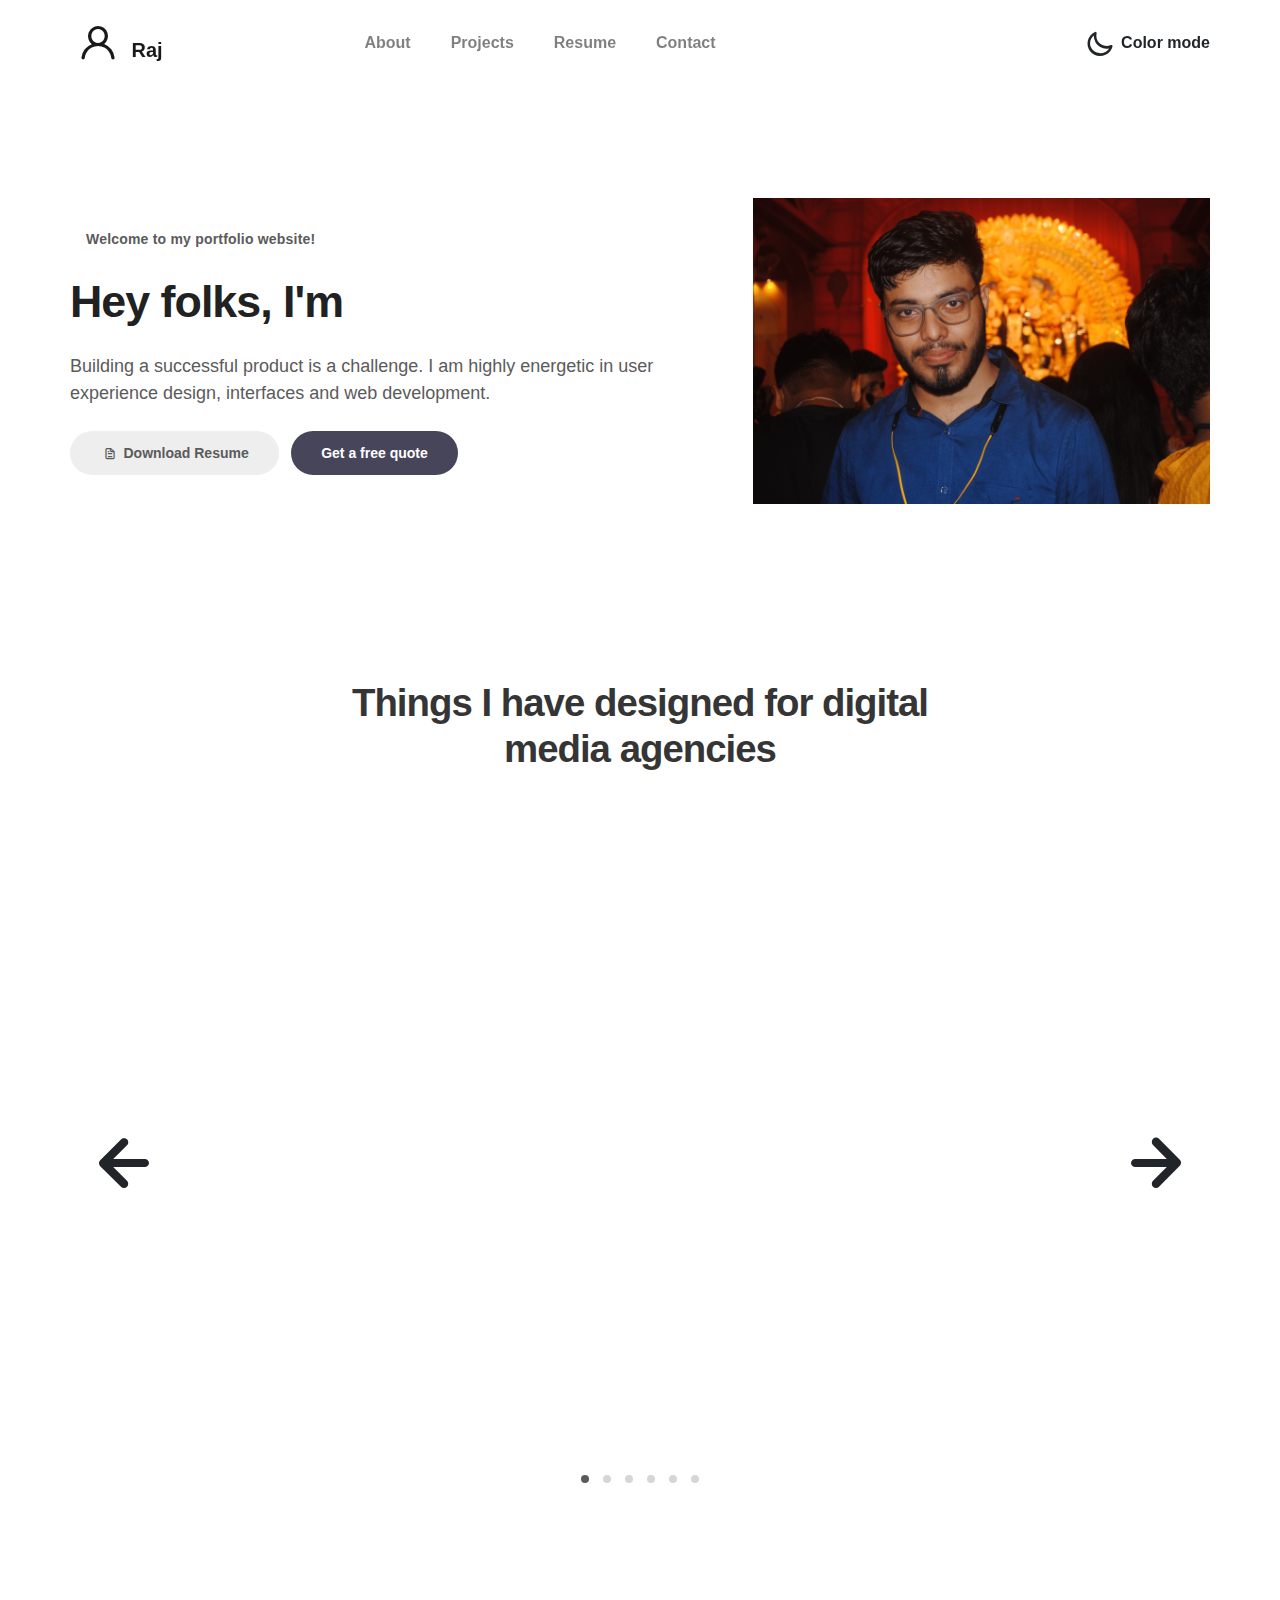
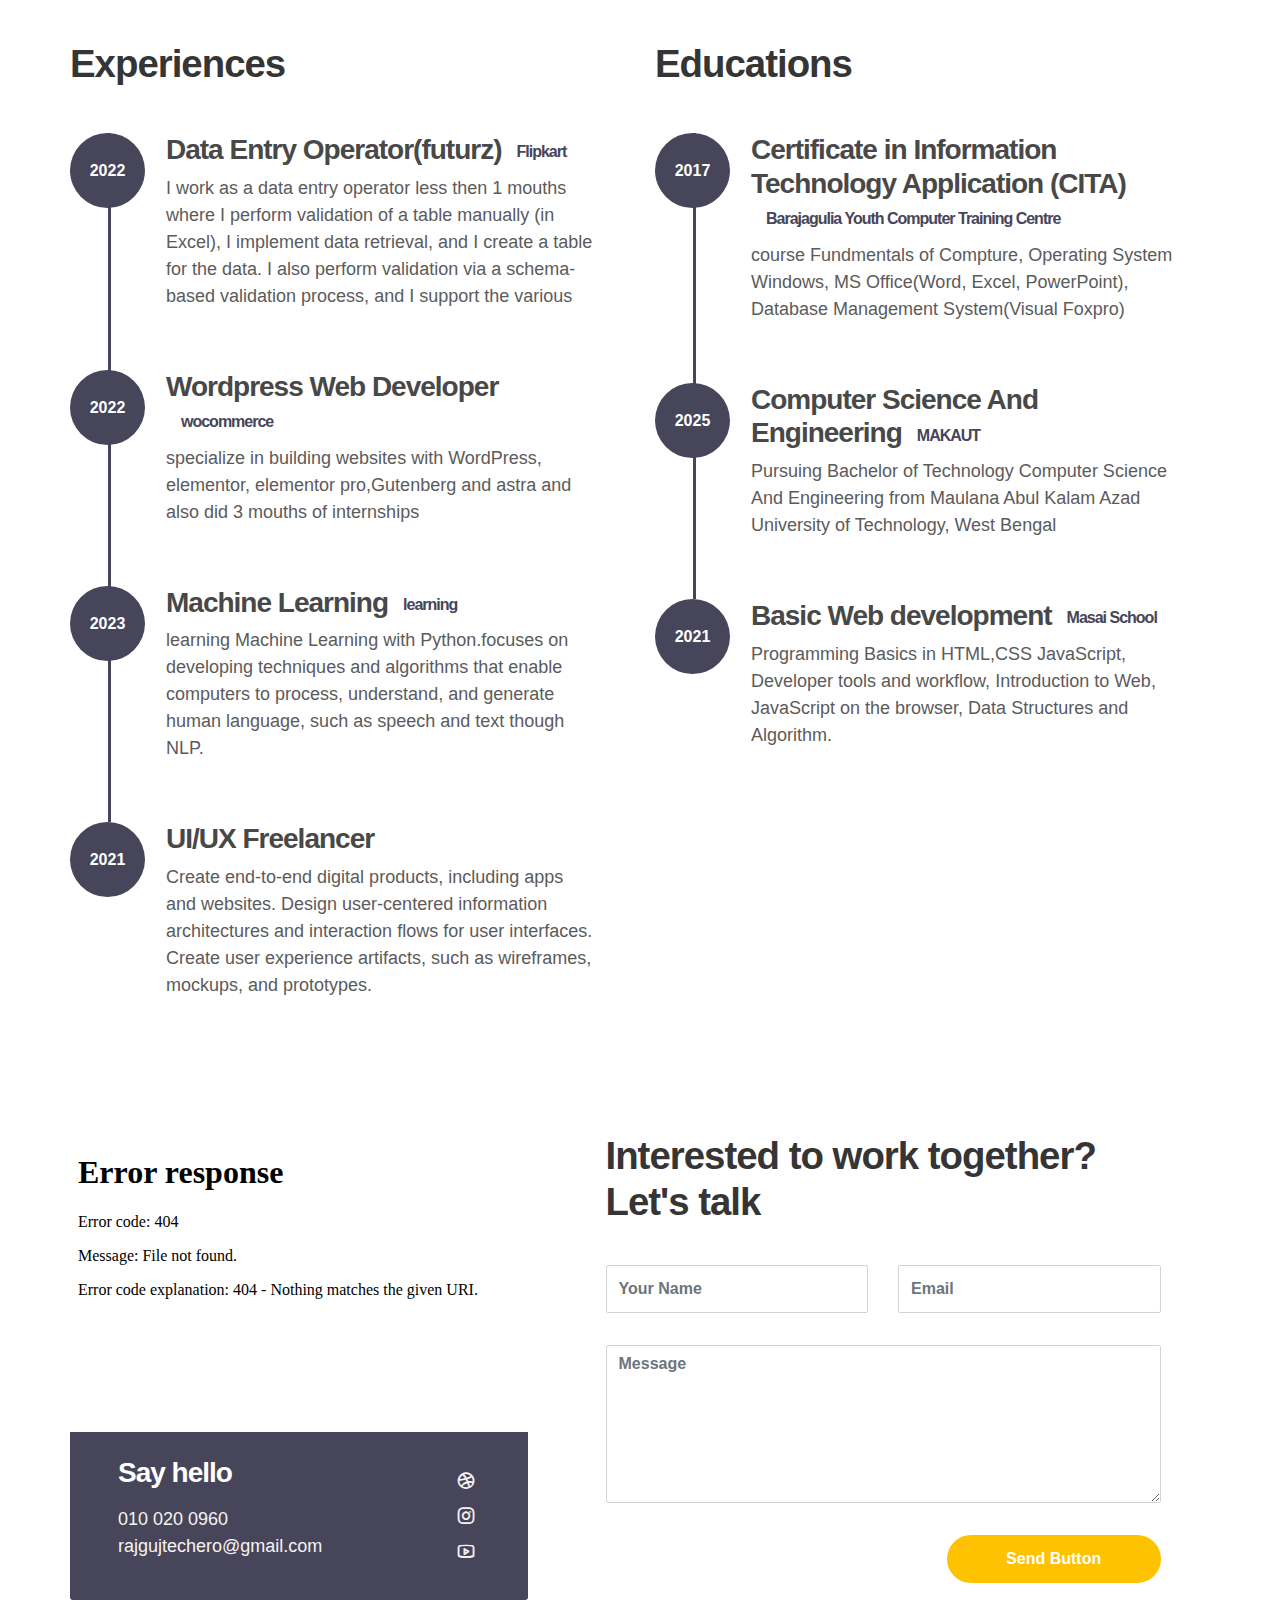
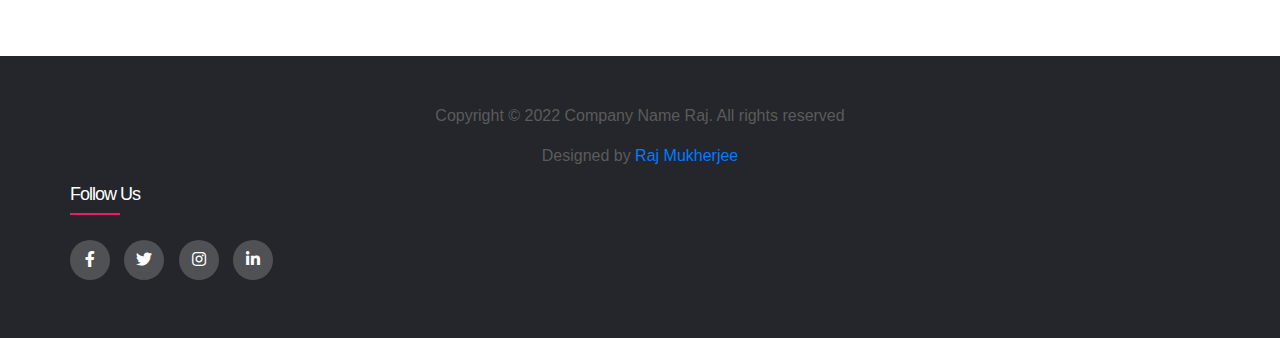
==== commit 931ccecb: "Update index.html" ====
--- a/index.html
+++ b/index.html
@@ -272,8 +272,8 @@
 
         <div class="col-lg-5 mr-lg-5 col-12">
           <div class="google-map w-100">
-            <iframe
-              src="https://www.google.com/maps/embed?pb=!1m18!1m12!1m3!1d992.2093181709212!2d88.37601088026821!3d22.697976530260064!2m3!1f0!2f0!3f0!3m2!1i1024!2i768!4f13.1!3m3!1m2!1s0x39f89c0bf0119e61%3A0xf3dedf82eaf68307!2sSodepur%2C%20Kolkata%2C%20West%20Bengal!5e0!3m2!1sen!2sin!4v1670794824599!5m2!1sen!2sin"
+           <iframe
+              src= src="https://maps.google.com/maps?width=100%25&amp;height=600&amp;hl=en&amp;q=70,%20Swarupananda%20Sarani%20Rd,%20Italgacha,%20Motilal%20Colony,%20Rajbari,%20Dum%20Dum,%20Kolkata,%20West%20Bengal%20700079+(Your%20Business%20Name)&amp;t=&amp;z=14&amp;ie=UTF8&amp;iwloc=B&amp;output=embed"
               width="400" height="300" frameborder="0" style="border:0" allowfullscreen></iframe>
           </div>
 
@@ -362,4 +362,4 @@
 
 </body>
 
-</html>+</html>
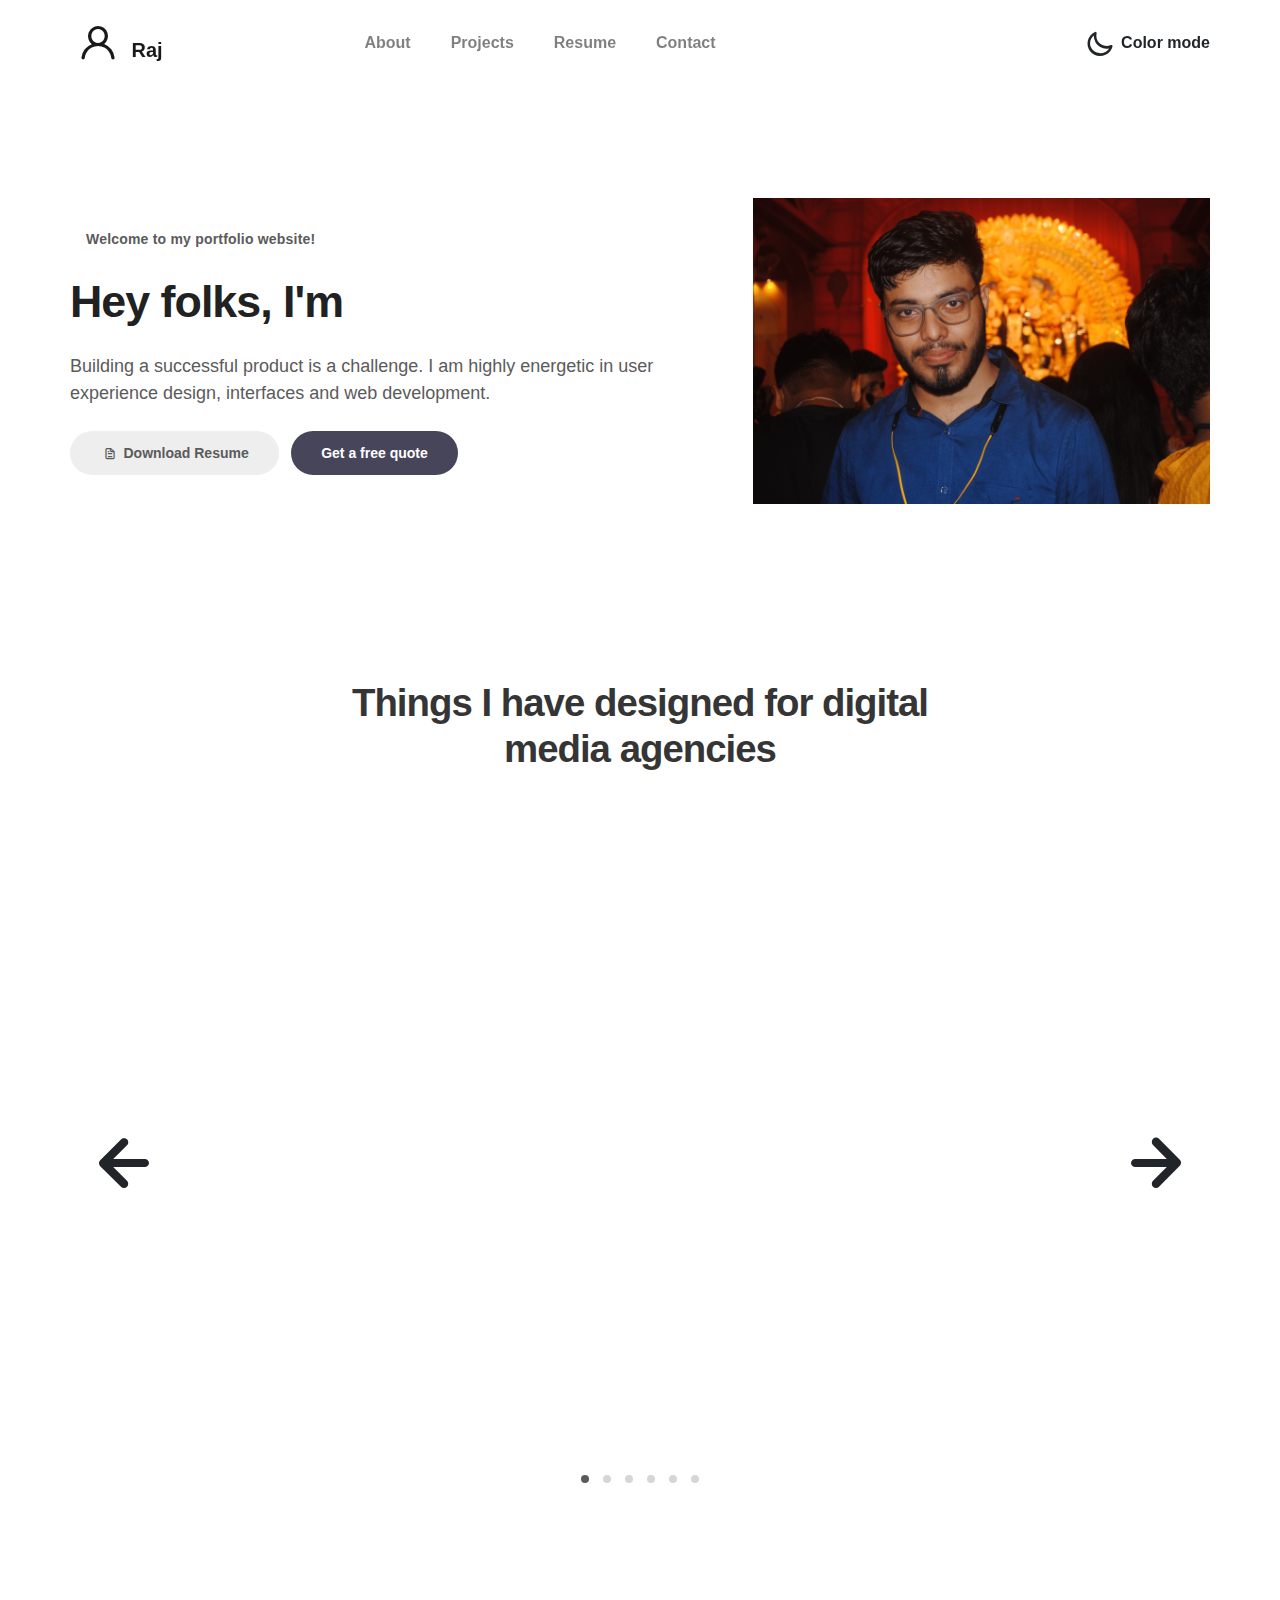
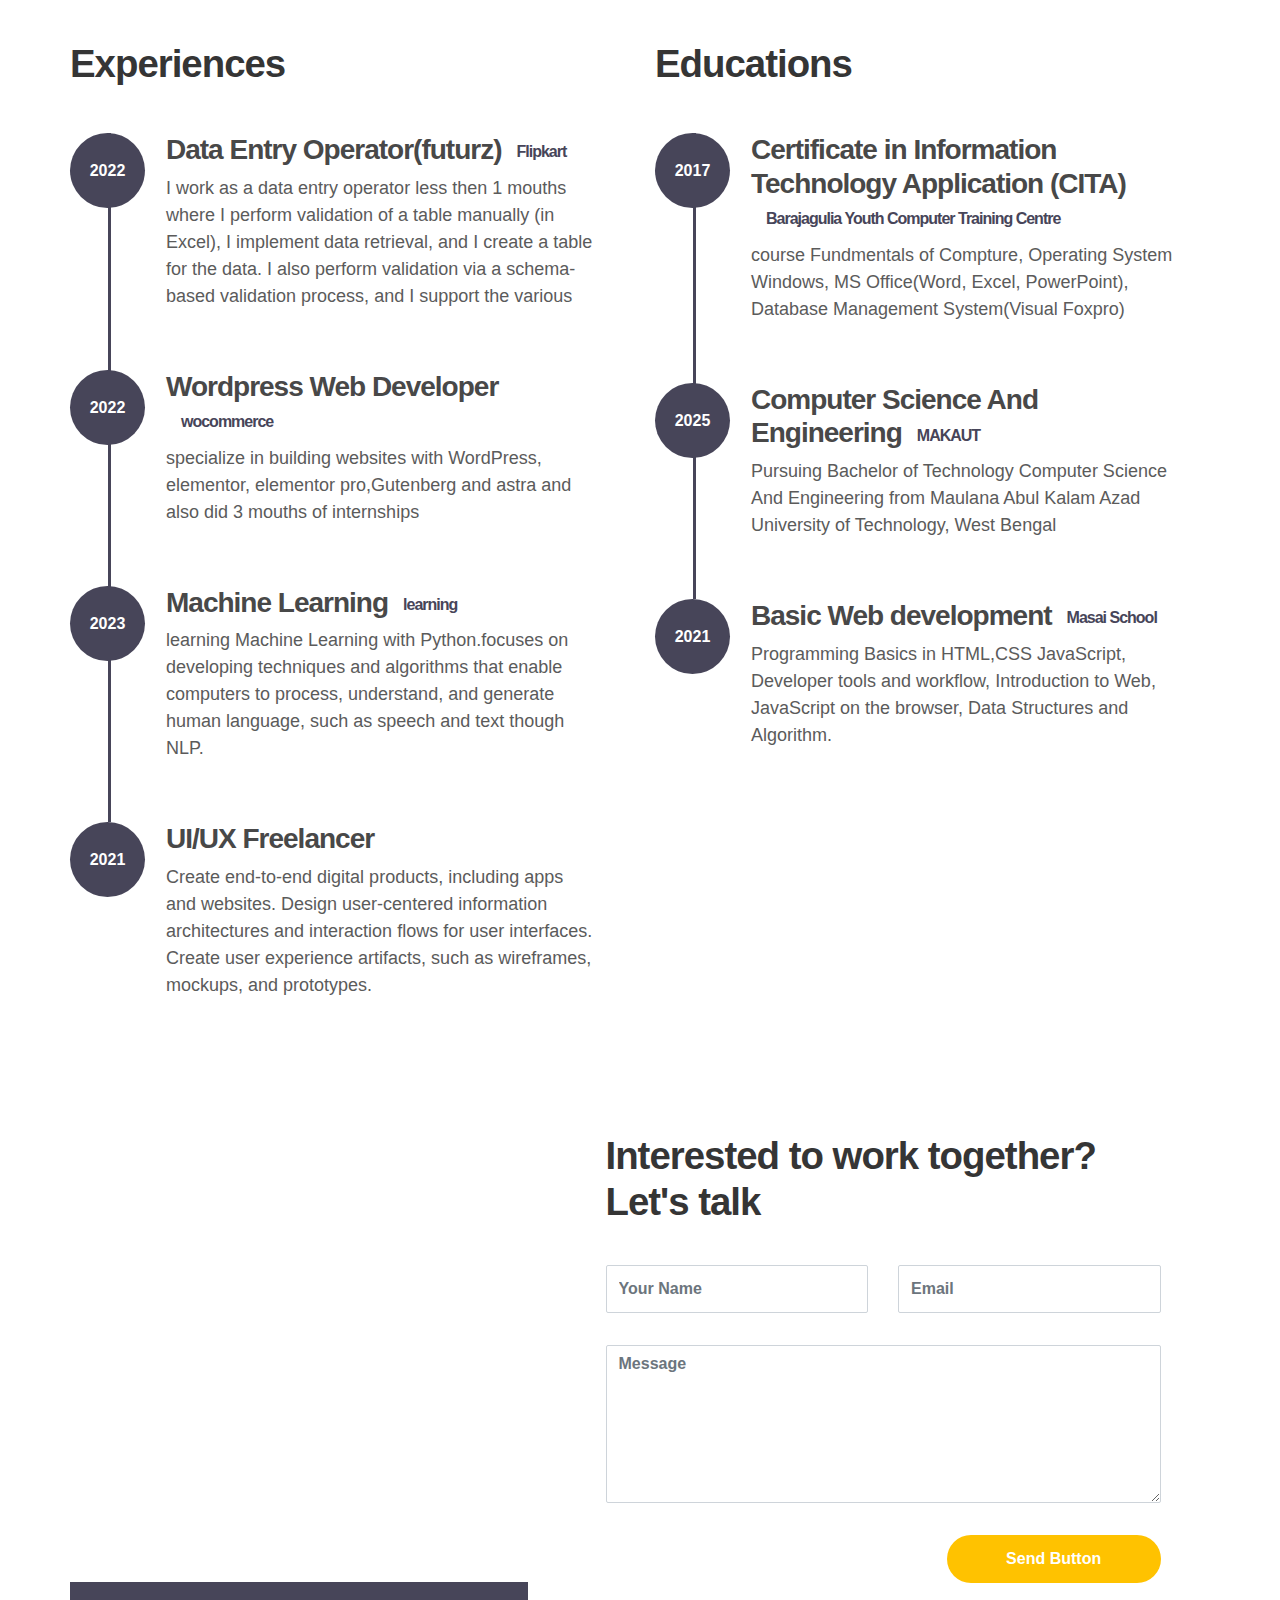
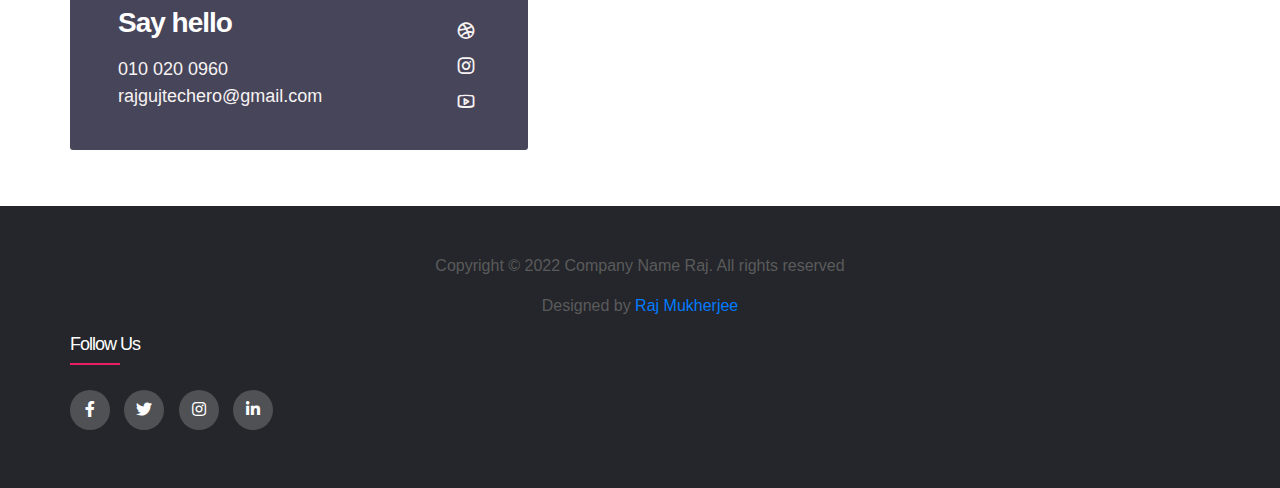
==== commit 99fde8d2: "Add files via upload" ====
--- a/index.html
+++ b/index.html
@@ -273,7 +273,7 @@
         <div class="col-lg-5 mr-lg-5 col-12">
           <div class="google-map w-100">
            <iframe
-              src= src="https://maps.google.com/maps?width=100%25&amp;height=600&amp;hl=en&amp;q=70,%20Swarupananda%20Sarani%20Rd,%20Italgacha,%20Motilal%20Colony,%20Rajbari,%20Dum%20Dum,%20Kolkata,%20West%20Bengal%20700079+(Your%20Business%20Name)&amp;t=&amp;z=14&amp;ie=UTF8&amp;iwloc=B&amp;output=embed"
+              src="https://www.google.com/maps/embed?pb=!1m17!1m12!1m3!1d230.13962450351957!2d88.42790118168855!3d22.64506279072024!2m3!1f0!2f0!3f0!3m2!1i1024!2i768!4f13.1!3m2!1m1!2zMjLCsDM4JzQyLjYiTiA4OMKwMjUnNDAuNyJF!5e0!3m2!1sen!2sin!4v1700562108501!5m2!1sen!2sin" width="600" height="450" style="border:0;" allowfullscreen="" loading="lazy" referrerpolicy="no-referrer-when-downgrade"
               width="400" height="300" frameborder="0" style="border:0" allowfullscreen></iframe>
           </div>
 
